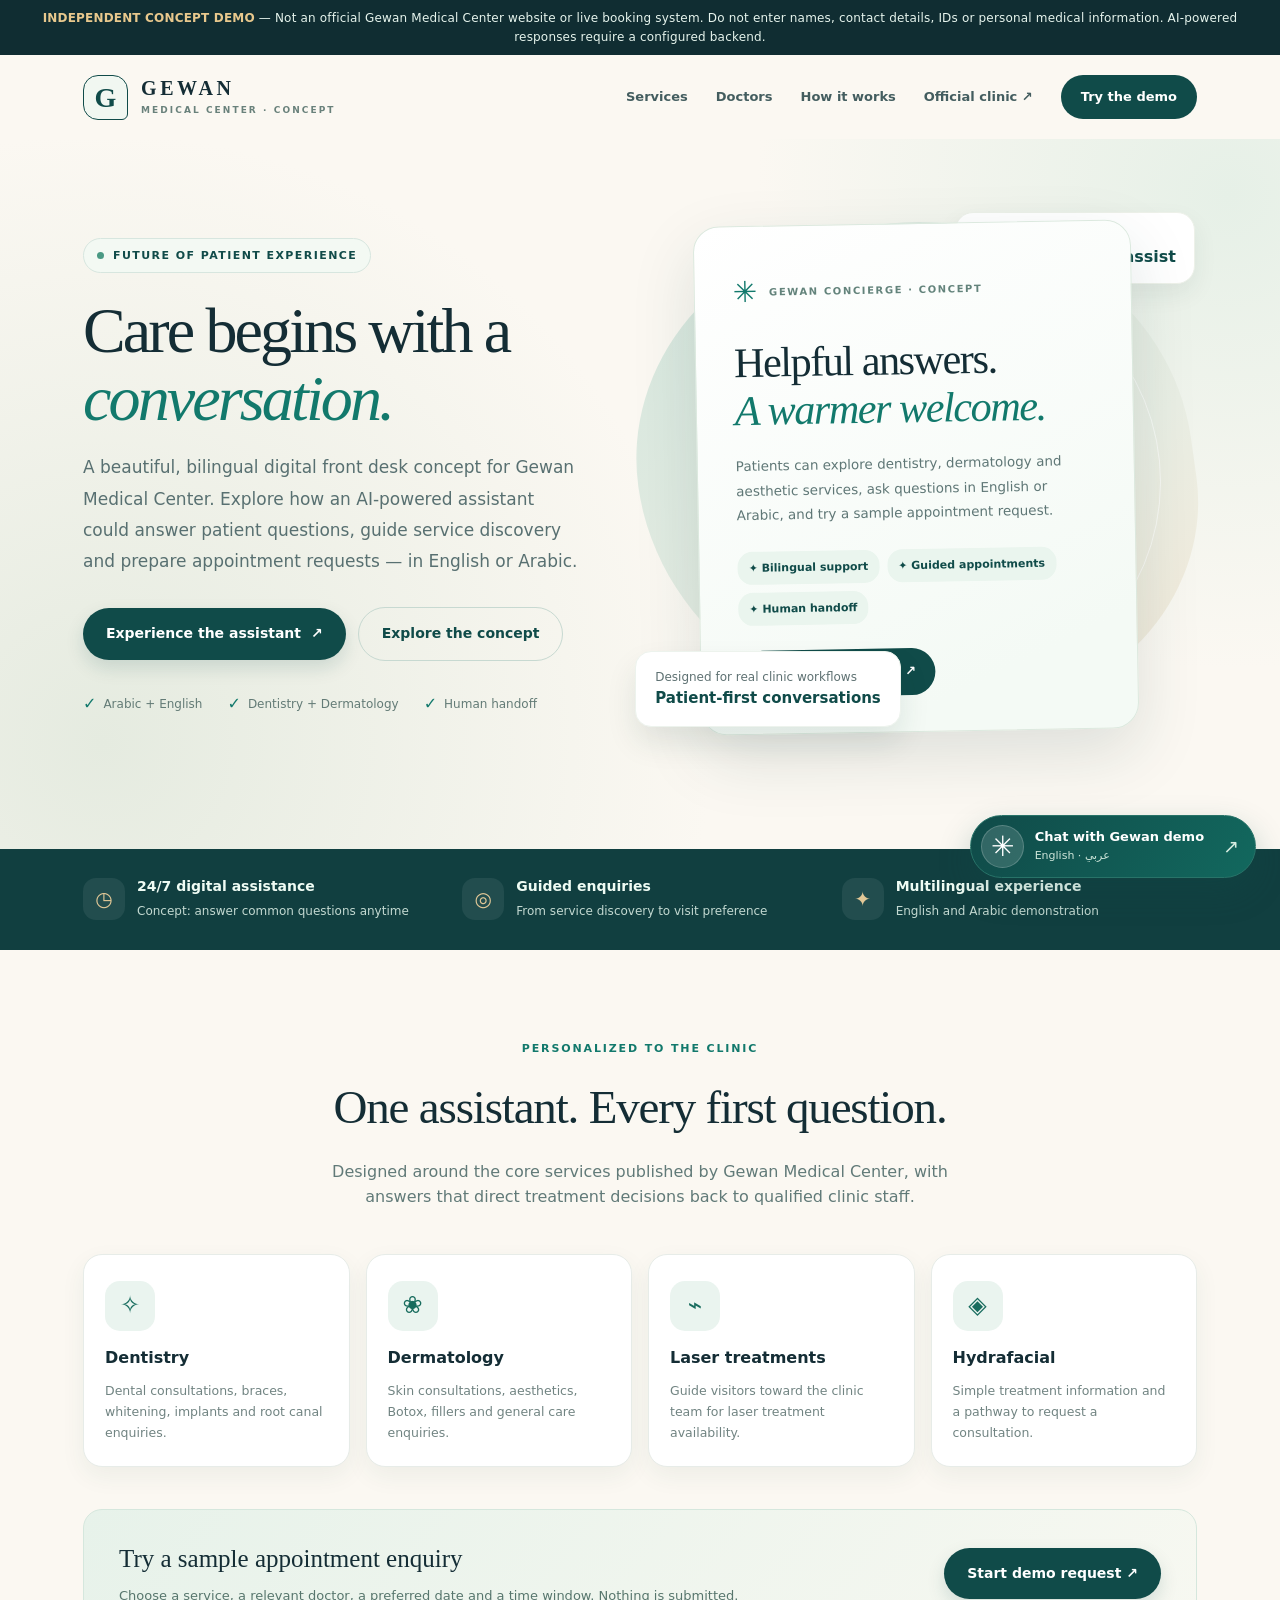
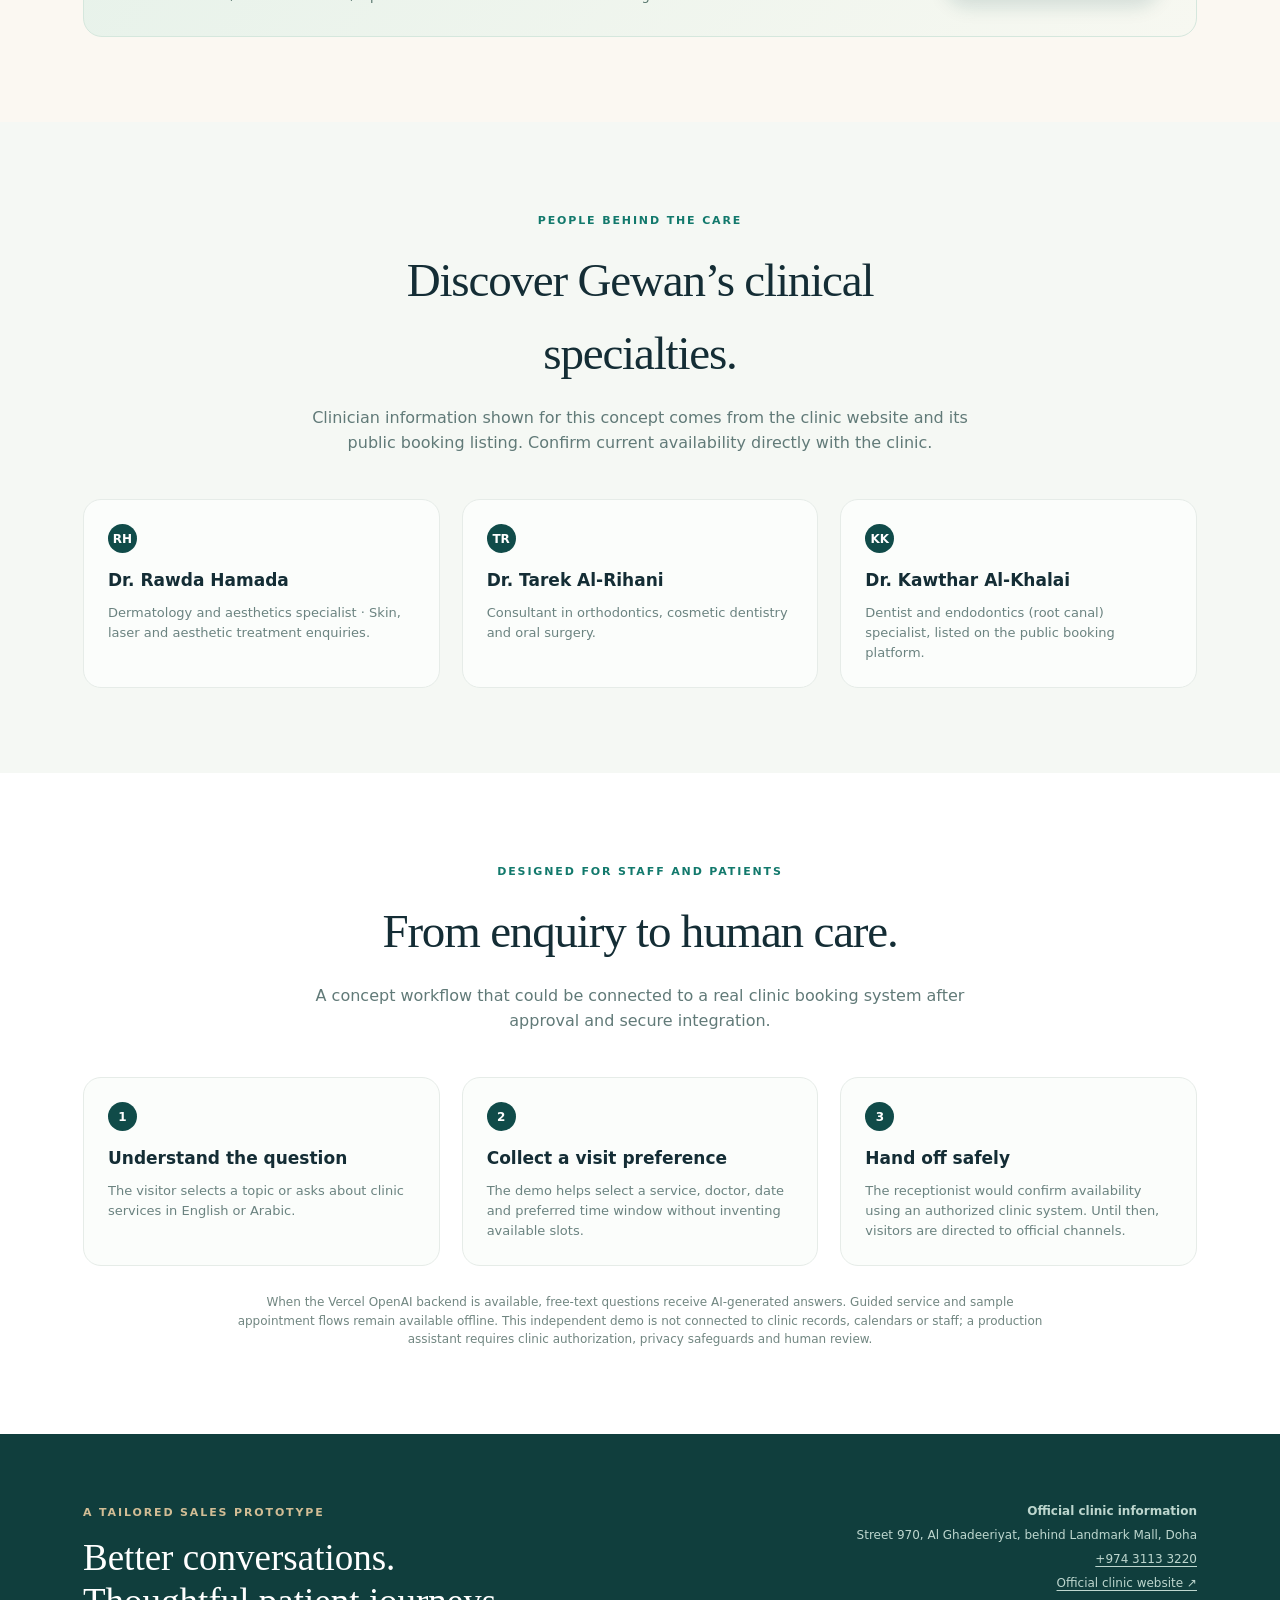
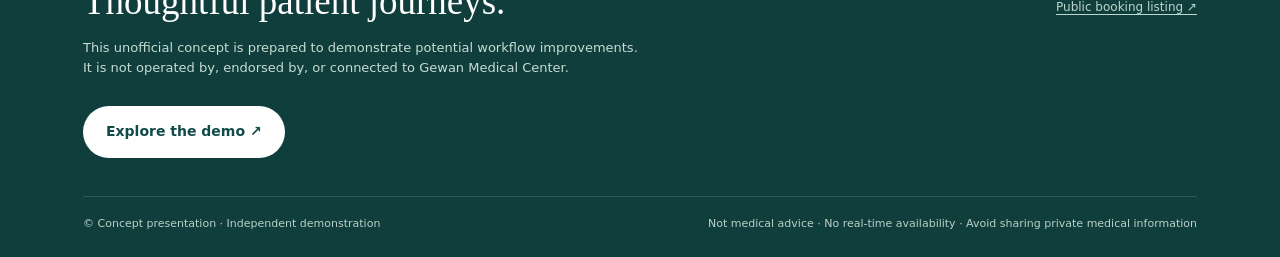
==== index.html @ 03be2299 "Add opt-in sanitized AI debug mode without exposing API credentials" ====
<!doctype html>
<html lang="en">
<head>
  <meta charset="utf-8">
  <meta name="viewport" content="width=device-width, initial-scale=1">
  <meta name="theme-color" content="#103b3e">
  <meta name="robots" content="noindex,nofollow">
  <title>Gewan Medical Center — AI Patient Concierge Concept Demo</title>
  <meta name="description" content="Independent, interactive concept demonstration of an English and Arabic virtual receptionist for Gewan Medical Center. Not a live clinic service.">
  <style>
    :root{--ink:#142d35;--forest:#104b49;--forest2:#0a383d;--sea:#12796c;--mint:#e4f3ee;--cream:#fbf8f2;--gold:#c4a575;--slate:#63777b;--line:#e6ece8;--white:#fff;--shadow:0 24px 65px rgba(20,61,61,.13)}
    *,*:before,*:after{box-sizing:border-box}html{scroll-behavior:smooth}body{margin:0;background:var(--cream);color:var(--ink);font-family:Inter,ui-sans-serif,system-ui,-apple-system,BlinkMacSystemFont,"Segoe UI",Tahoma,Arial,sans-serif;line-height:1.55}button,input{font:inherit}button{cursor:pointer}a{color:inherit;text-decoration:none}button:focus-visible,a:focus-visible,input:focus-visible{outline:3px solid #d5ab65;outline-offset:3px}
    .topnotice{background:#102d32;color:#e6f4ed;text-align:center;padding:9px 16px;font-size:12px;letter-spacing:.015em}.topnotice strong{color:#e8c88d}
    .wrap{max-width:1170px;margin:auto;padding:0 28px}.nav{height:84px;display:flex;align-items:center;justify-content:space-between;gap:20px}.logo{display:flex;align-items:center;gap:13px}.logo-symbol{height:45px;width:45px;border:1.5px solid var(--forest);border-radius:15px 15px 6px 15px;display:grid;place-items:center;color:var(--forest);background:#f1f7f1;font-family:Georgia,serif;font-size:28px;font-weight:700}.logo-text strong{display:block;line-height:1.12;font-family:Georgia,serif;letter-spacing:.18em;font-weight:600;font-size:20px}.logo-text small{display:block;color:#69817b;letter-spacing:.23em;font-size:9px;font-weight:700;margin-top:5px}.navlinks{display:flex;align-items:center;gap:28px;font-size:13px;font-weight:600;color:#435d5f}.navlinks a:hover{color:var(--sea)}.nav-cta{background:var(--forest);color:#fff;border-radius:30px;padding:12px 20px;white-space:nowrap}
    .hero{position:relative;overflow:hidden;background:radial-gradient(circle at 8% 85%,#e5ebe0,transparent 46%),radial-gradient(circle at 96% 8%,#e6f0e7,transparent 34%),var(--cream);padding:48px 0 82px}.hero-grid{display:grid;grid-template-columns:.94fr 1.06fr;gap:54px;align-items:center}.eyebrow{display:inline-flex;align-items:center;gap:9px;border:1px solid #d7e6df;background:#f3f9f3;border-radius:40px;padding:8px 13px;color:var(--forest);font-size:11px;font-weight:800;letter-spacing:.13em;text-transform:uppercase}.eyebrow:before{content:"";width:7px;height:7px;background:#4a9983;border-radius:50%}.hero h1{font-family:Georgia,'Times New Roman',serif;font-size:clamp(43px,5vw,73px);font-weight:500;line-height:1.055;letter-spacing:-.045em;margin:24px 0 20px;max-width:610px}.hero h1 em{color:var(--sea);font-weight:400}.lead{font-size:17px;line-height:1.85;color:#587071;max-width:530px}.hero-actions{display:flex;align-items:center;gap:12px;flex-wrap:wrap;margin:29px 0 31px}.btn{border:0;border-radius:30px;padding:15px 23px;font-size:14px;font-weight:800;display:inline-flex;align-items:center;gap:10px}.btn.primary{background:var(--forest);color:#fff;box-shadow:0 8px 18px #104b4925}.btn.primary:hover{background:#0b3739}.btn.ghost{background:transparent;border:1px solid #c7d9d1;color:var(--forest)}.btn.ghost:hover{background:#eef7f0}.marks{display:flex;gap:25px;flex-wrap:wrap;font-size:12px;color:#637b76}.marks span{display:flex;align-items:center;gap:7px}.marks b{color:var(--sea);font-size:16px}
    .hero-art{position:relative;min-height:580px;display:flex;align-items:center;justify-content:center}.halo{position:absolute;inset:35px 4px 45px;border-radius:47% 53% 43% 57%;background:linear-gradient(150deg,#d6e7de,#e9eee4 65%,#f4e9d8);transform:rotate(-8deg)}.ring{position:absolute;width:430px;height:430px;border:1px solid #fff9;border-radius:50%;top:80px;right:36px}.decoration{position:absolute;right:2px;top:25px;z-index:2;background:#fff;border:1px solid #edf1e9;border-radius:18px;padding:13px 18px;box-shadow:0 10px 25px #173b3212;font-size:12px;color:#57746d}.decoration strong{display:block;font-size:16px;color:var(--forest)}.float-mini{position:absolute;left:0;bottom:40px;background:#fff;z-index:3;border-radius:16px;padding:16px 19px;box-shadow:0 16px 30px #173b321a;font-size:12px;color:#5e7172;border:1px solid #edf3ed}.float-mini b{display:block;font-size:15px;color:var(--forest)}
    .assistant-card{position:relative;z-index:2;background:#fff;width:100%;max-width:466px;border:1px solid #eaf0eb;box-shadow:var(--shadow);border-radius:23px;overflow:hidden;transform:rotate(-1deg)}.chat-top{background:linear-gradient(122deg,#0e4744,#145f55);color:white;padding:19px 20px;display:flex;align-items:center;gap:12px}.bot-avatar{width:43px;height:43px;border-radius:14px;display:grid;place-items:center;background:#ffffff23;border:1px solid #ffffff50;font-family:Georgia,serif;font-size:25px;flex:none}.chat-title{flex:1}.chat-title strong{display:block;font-size:15px}.chat-title small{font-size:11px;color:#c9e4d6}.online{width:7px;height:7px;border-radius:100%;background:#8df0bb;display:inline-block;margin-right:4px}.language{display:flex;gap:4px;background:#ffffff1a;padding:4px;border-radius:20px}.lang-btn{border:0;background:none;color:#d5e8df;padding:5px 8px;font-size:11px;border-radius:15px;font-weight:700}.lang-btn.active{background:#fff;color:var(--forest)}
    .chat-body{height:370px;min-height:280px;overflow-y:auto;padding:17px 17px 14px;background:linear-gradient(180deg,#fbfdfb,#f5f9f6);scroll-behavior:smooth;display:flex;flex-direction:column;gap:10px}.bubble{max-width:88%;font-size:12.8px;line-height:1.65;padding:11px 13px;border-radius:13px;overflow-wrap:anywhere;white-space:pre-line}.bubble.bot{align-self:flex-start;background:#fff;border:1px solid #e5eee7;border-top-left-radius:3px;color:#314a4d}.bubble.user{align-self:flex-end;background:var(--forest);color:#fff;border-top-right-radius:3px}.chat-body.rtl .bubble.bot{align-self:flex-end;text-align:right;border-top-left-radius:13px;border-top-right-radius:3px}.chat-body.rtl .bubble.user{align-self:flex-start;text-align:right;border-top-right-radius:13px;border-top-left-radius:3px}.time-line{font-size:10px;color:#9aaea7;text-align:center;padding-bottom:4px}.options{display:flex;gap:6px;flex-wrap:wrap;align-self:flex-start;max-width:100%;margin:0 0 7px}.chat-body.rtl .options{align-self:flex-end;direction:rtl}.option-btn{background:white;color:#16645b;border:1px solid #cce4d6;border-radius:18px;padding:7px 10px;font-size:11px;font-weight:700;transition:.15s}.option-btn:hover{background:var(--mint);border-color:#84c7a8}.date-line{display:flex;gap:7px;align-items:center;align-self:flex-start;max-width:100%}.date-line input{border:1px solid #cce4d6;background:#fff;color:var(--forest);padding:8px;border-radius:10px;min-width:0;max-width:180px;font-size:12px}.date-line button{border:0;background:var(--forest);color:white;padding:9px 11px;border-radius:9px;font-size:11px;font-weight:700}.rtl .date-line{align-self:flex-end;direction:rtl}
    .composer{background:#fff;border-top:1px solid var(--line);padding:12px 14px;display:flex;gap:8px;align-items:center}.composer input{flex:1;min-width:0;background:#f7faf7;border:1px solid #e9f0eb;border-radius:21px;padding:11px 14px;font-size:12px;outline:none}.composer input:focus{border-color:#88b9a2}.send{display:grid;place-items:center;background:var(--forest);color:#fff;border:0;border-radius:50%;height:37px;width:37px;flex:none}.send:hover{background:var(--sea)}.chat-foot{background:white;text-align:center;padding:8px;font-size:10px;color:#98a9a1;border-top:1px solid #f0f3f1}
    .ribbon{background:#113f40;color:#effcf4;padding:27px 0}.ribbon-items{display:grid;grid-template-columns:repeat(3,1fr);gap:24px}.rib{display:flex;align-items:center;gap:12px}.rib-icon{display:grid;place-items:center;width:42px;height:42px;background:#ffffff12;border-radius:13px;color:#e2c897;font-size:20px;flex:none}.rib strong{display:block;font-size:14px}.rib small{color:#c3d9d1;font-size:12px}
    .section{padding:85px 0}.section-head{text-align:center;max-width:670px;margin:0 auto 44px}.kicker{color:var(--sea);font-size:11px;font-weight:800;letter-spacing:.17em;text-transform:uppercase}.section h2{font-family:Georgia,serif;font-weight:500;font-size:clamp(32px,4vw,47px);letter-spacing:-.025em;margin:12px 0}.section-head p{color:#617a78}.service-grid{display:grid;grid-template-columns:repeat(4,1fr);gap:16px}.service{background:#fff;border:1px solid #e7ece8;border-radius:19px;padding:26px 21px 23px;box-shadow:0 9px 24px #1c4b4410}.service-icon{width:50px;height:50px;background:#eaf4ef;border-radius:15px;display:grid;place-items:center;color:#186c5e;font-size:24px;margin-bottom:15px}.service h3{font-size:16px;margin:0 0 9px}.service p{font-size:12.5px;line-height:1.7;color:#718482;margin:0}.demo-banner{margin-top:42px;background:linear-gradient(130deg,#e7f2ea,#f7f8f1);padding:30px 35px;border-radius:19px;border:1px solid #d5e7dd;display:flex;justify-content:space-between;gap:20px;align-items:center}.demo-banner strong{font-family:Georgia,serif;font-size:25px;font-weight:500}.demo-banner p{font-size:13px;color:#57766d;margin:7px 0 0}.demo-banner button{white-space:nowrap}
    .steps-area{background:#fff}.steps{display:grid;grid-template-columns:repeat(3,1fr);gap:22px}.step{padding:24px;border:1px solid var(--line);border-radius:18px;background:#fbfdfb}.num{display:inline-grid;place-items:center;background:var(--forest);color:#fff;font-size:12px;font-weight:800;width:29px;height:29px;border-radius:50%;margin-bottom:14px}.step h3{font-size:17px;margin:0 0 9px}.step p{font-size:13px;color:#6b8380;margin:0}.compliance{margin:27px auto 0;max-width:820px;text-align:center;color:#718681;font-size:12px}.bottom{background:#103e3d;color:white;padding:65px 0 25px}.bottom-inner{display:flex;justify-content:space-between;gap:30px;align-items:start}.bottom h2{font-family:Georgia,serif;font-size:37px;line-height:1.2;font-weight:500;margin:12px 0}.bottom p{max-width:560px;color:#c7dcd4;font-size:13px}.bottom .btn{background:white;color:var(--forest);margin-top:15px}.bottom-meta{color:#bdd6ce;text-align:right;font-size:12px;line-height:2}.bottom-meta a{text-decoration:underline;text-underline-offset:3px}.copyright{border-top:1px solid #ffffff24;margin-top:38px;padding-top:18px;color:#b9d0c8;font-size:11px;display:flex;justify-content:space-between;gap:20px}
    @media(max-width:950px){.hero-grid{grid-template-columns:1fr;gap:15px}.hero{padding:35px 0 65px}.hero-art{min-height:510px}.hero h1{max-width:680px}.hero .lead{max-width:670px}.assistant-card{transform:none}.halo{inset:0 10%}.service-grid{grid-template-columns:repeat(2,1fr)}.navlinks{gap:14px}}
    @media(max-width:630px){.wrap{padding:0 19px}.topnotice{font-size:11px;line-height:1.45}.nav{height:73px}.logo-symbol{width:39px;height:39px}.logo-text strong{font-size:17px}.navlinks a:not(.nav-cta){display:none}.nav-cta{font-size:11px;padding:10px 12px}.hero h1{font-size:45px}.lead{font-size:15px}.hero-art{min-height:490px}.halo{inset:12px -25px}.ring,.decoration,.float-mini{display:none}.chat-body{height:350px}.ribbon-items{grid-template-columns:1fr;gap:17px}.ribbon{padding:25px 0}.section{padding:65px 0}.service-grid{grid-template-columns:1fr 1fr;gap:10px}.service{padding:19px 15px}.service h3{font-size:14px}.service p{font-size:12px}.demo-banner{display:block;padding:25px}.demo-banner strong{font-size:23px}.demo-banner button{margin-top:17px}.steps{grid-template-columns:1fr}.bottom-inner{display:block}.bottom-meta{text-align:left;margin-top:25px}.copyright{display:block;line-height:1.8}}
    @media(prefers-reduced-motion:reduce){html{scroll-behavior:auto}.chat-body{scroll-behavior:auto}}

    /* Compact, accessible chat launcher at the bottom right */
    .nav-cta{border:0;font:inherit;cursor:pointer}
    .showcase-card{position:relative;z-index:2;width:min(438px,100%);background:linear-gradient(155deg,#fff,#f4faf5 83%);box-shadow:var(--shadow);border:1px solid #dce9df;border-radius:26px;padding:43px 38px 36px;transform:rotate(-1deg)}
    .showcase-mark{display:flex;gap:12px;align-items:center;font-size:29px;color:var(--sea);margin-bottom:24px}.showcase-mark span{font-size:10px;color:#63837b;font-weight:800;letter-spacing:.16em}
    .showcase-card h2{font:500 clamp(32px,3.3vw,44px)/1.13 Georgia,serif;letter-spacing:-.035em;margin:0 0 20px}.showcase-card h2 em{color:var(--sea);font-weight:400}
    .showcase-card p{color:#5f7776;font-size:13.5px;line-height:1.8}
    .showcase-points{display:flex;gap:8px;flex-wrap:wrap;margin:25px 0}.showcase-points span{background:#eaf5ee;color:var(--forest);font-size:11px;padding:8px 11px;border-radius:15px;font-weight:700}
    .showcase-action{display:inline-flex;align-items:center;gap:14px;background:var(--forest);color:#fff;padding:13px 19px;border:0;border-radius:30px;font-size:13px;font-weight:800}
    .showcase-action:hover{background:#0b3739}
    .chat-launcher{position:fixed;right:24px;bottom:calc(22px + env(safe-area-inset-bottom,0px));z-index:1001;display:flex;align-items:center;gap:11px;min-height:63px;max-width:calc(100vw - 24px);padding:9px 16px 9px 10px;border:1px solid #287368;background:linear-gradient(120deg,#104b49,#12685e);color:#fff;border-radius:50px;box-shadow:0 14px 32px rgba(16,75,73,.25);text-align:left}
    .chat-launcher:hover{background:#0c3e3c;box-shadow:0 17px 35px rgba(16,75,73,.32)}
    .launcher-icon{display:grid;place-items:center;background:#ffffff25;border:1px solid #ffffff30;border-radius:50%;width:43px;height:43px;font:28px Georgia,serif;flex:none}
    .launcher-copy strong,.launcher-copy small{display:block}.launcher-copy strong{font-size:13px;line-height:1.3}.launcher-copy small{font-size:11px;color:#cde5d9;margin-top:2px}.launcher-symbol{margin-left:8px;font-size:19px;color:#d7ece1}
    .concierge-widget{position:fixed;bottom:calc(98px + env(safe-area-inset-bottom,0px));right:24px;width:min(410px,calc(100vw - 32px));height:min(590px,calc(100vh - 119px));height:min(590px,calc(100dvh - 119px));z-index:1000;visibility:hidden;opacity:0;pointer-events:none;transform:translateY(12px) scale(.98);transform-origin:bottom right;transition:opacity .18s ease,transform .18s ease,visibility .18s}
    .concierge-widget.open{visibility:visible;opacity:1;pointer-events:auto;transform:none}
    .concierge-widget .assistant-card{height:100%;max-width:none;width:100%;display:flex;flex-direction:column;transform:none;border-radius:20px;box-shadow:0 20px 65px #142f3660}
    .concierge-widget .chat-top{flex-shrink:0;padding:14px 15px;gap:8px}
    .concierge-widget .chat-title strong{font-size:13px}.concierge-widget .chat-title small{font-size:10px}
    .concierge-widget .bot-avatar{height:38px;width:38px;font-size:21px;border-radius:12px}
    .concierge-widget .language{gap:1px;padding:3px}.concierge-widget .lang-btn{padding:4px 5px}
    .chat-close{display:grid;place-items:center;flex:none;height:30px;width:30px;border:0;background:#ffffff24;color:#fff;border-radius:50%}
    .chat-close:hover{background:#ffffff45}
    .concierge-widget .chat-body{flex:1;height:auto;min-height:0;overscroll-behavior:contain;padding:14px}
    .concierge-widget .composer{flex-shrink:0;padding:10px}
    .concierge-widget .chat-foot{flex-shrink:0;font-size:9.5px;line-height:1.4;padding:7px 10px}
    @media(max-width:630px){
      .showcase-card{transform:none;padding:31px 23px}.hero-art{min-height:385px}
      .chat-launcher{right:12px;bottom:calc(12px + env(safe-area-inset-bottom,0px));min-height:56px;padding:7px 13px 7px 7px}
      .launcher-icon{width:39px;height:39px}.launcher-copy strong{font-size:12px}
      .concierge-widget{right:10px;width:calc(100vw - 20px);bottom:calc(80px + env(safe-area-inset-bottom,0px));height:min(570px,calc(100vh - 96px));height:min(570px,calc(100dvh - 96px))}
      body.chat-open{overflow:hidden}
    }
    @media(max-width:360px){
      .concierge-widget .chat-top{padding:12px 9px;gap:5px}
      .concierge-widget .chat-title strong{font-size:12px}.concierge-widget .lang-btn{font-size:10px;padding:4px}
      .concierge-widget .bot-avatar{height:32px;width:32px}.chat-close{height:27px;width:27px}
    }
    @media(prefers-reduced-motion:reduce){.concierge-widget{transition:none}}
  </style>
</head>
<body>
  <div class="topnotice"><strong>INDEPENDENT CONCEPT DEMO</strong> — Not an official Gewan Medical Center website or live booking system. Do not enter names, contact details, IDs or personal medical information. AI-powered responses require a configured backend.</div>
  <header class="wrap nav">
    <a class="logo" href="#top" aria-label="Gewan AI concept demo home"><span class="logo-symbol">G</span><span class="logo-text"><strong>GEWAN</strong><small>MEDICAL CENTER · CONCEPT</small></span></a>
    <nav class="navlinks" aria-label="Page navigation"><a href="#services">Services</a><a href="#doctors">Doctors</a><a href="#how">How it works</a><a href="https://gewanmedicalcenter.com/index-en.html" target="_blank" rel="noopener noreferrer">Official clinic ↗</a><button class="nav-cta" type="button" id="openChatNav">Try the demo</button></nav>
  </header>
  <main id="top">
    <section class="hero">
      <div class="wrap hero-grid">
        <div>
          <span class="eyebrow">Future of patient experience</span>
          <h1>Care begins with a <em>conversation.</em></h1>
          <p class="lead">A beautiful, bilingual digital front desk concept for Gewan Medical Center. Explore how an AI-powered assistant could answer patient questions, guide service discovery and prepare appointment requests — in English or Arabic.</p>
          <div class="hero-actions"><button type="button" class="btn primary" id="openChatHero">Experience the assistant <span aria-hidden="true">↗</span></button><a href="#how" class="btn ghost">Explore the concept</a></div>
          <div class="marks"><span><b>✓</b> Arabic + English</span><span><b>✓</b> Dentistry + Dermatology</span><span><b>✓</b> Human handoff</span></div>
        </div>
        <div class="hero-art" id="try-demo">
          <div class="halo" aria-hidden="true"></div><div class="ring" aria-hidden="true"></div>
          <div class="decoration" aria-hidden="true">Concept experience <strong>Always ready to assist</strong></div>
          <div class="float-mini" aria-hidden="true">Designed for real clinic workflows <b>Patient-first conversations</b></div>
          <div class="showcase-card" aria-label="AI concierge feature overview">
            <div class="showcase-mark">✳ <span>GEWAN CONCIERGE · CONCEPT</span></div>
            <h2>Helpful answers.<br><em>A warmer welcome.</em></h2>
            <p>Patients can explore dentistry, dermatology and aesthetic services, ask questions in English or Arabic, and try a sample appointment request.</p>
            <div class="showcase-points"><span>✦ Bilingual support</span><span>✦ Guided appointments</span><span>✦ Human handoff</span></div>
            <button class="showcase-action" type="button" id="openChatShowcase">Try the chat demo <span aria-hidden="true">↗</span></button>
          </div>
        </div>
      </div>
    </section>
    <div class="ribbon"><div class="wrap ribbon-items"><div class="rib"><span class="rib-icon">◷</span><div><strong>24/7 digital assistance</strong><small>Concept: answer common questions anytime</small></div></div><div class="rib"><span class="rib-icon">◎</span><div><strong>Guided enquiries</strong><small>From service discovery to visit preference</small></div></div><div class="rib"><span class="rib-icon">✦</span><div><strong>Multilingual experience</strong><small>English and Arabic demonstration</small></div></div></div></div>
    <section class="section" id="services"><div class="wrap"><div class="section-head"><span class="kicker">Personalized to the clinic</span><h2>One assistant. Every first question.</h2><p>Designed around the core services published by Gewan Medical Center, with answers that direct treatment decisions back to qualified clinic staff.</p></div><div class="service-grid"><article class="service"><div class="service-icon" aria-hidden="true">✧</div><h3>Dentistry</h3><p>Dental consultations, braces, whitening, implants and root canal enquiries.</p></article><article class="service"><div class="service-icon" aria-hidden="true">❀</div><h3>Dermatology</h3><p>Skin consultations, aesthetics, Botox, fillers and general care enquiries.</p></article><article class="service"><div class="service-icon" aria-hidden="true">⌁</div><h3>Laser treatments</h3><p>Guide visitors toward the clinic team for laser treatment availability.</p></article><article class="service"><div class="service-icon" aria-hidden="true">◈</div><h3>Hydrafacial</h3><p>Simple treatment information and a pathway to request a consultation.</p></article></div><div class="demo-banner"><div><strong>Try a sample appointment enquiry</strong><p>Choose a service, a relevant doctor, a preferred date and a time window. Nothing is submitted.</p></div><button type="button" class="btn primary" id="startBooking">Start demo request ↗</button></div></div></section>
    <section class="section" id="doctors" style="background:#f5f8f4"><div class="wrap"><div class="section-head"><span class="kicker">People behind the care</span><h2>Discover Gewan’s clinical specialties.</h2><p>Clinician information shown for this concept comes from the clinic website and its public booking listing. Confirm current availability directly with the clinic.</p></div><div class="steps"><article class="step"><span class="num" aria-hidden="true">RH</span><h3>Dr. Rawda Hamada</h3><p>Dermatology and aesthetics specialist · Skin, laser and aesthetic treatment enquiries.</p></article><article class="step"><span class="num" aria-hidden="true">TR</span><h3>Dr. Tarek Al-Rihani</h3><p>Consultant in orthodontics, cosmetic dentistry and oral surgery.</p></article><article class="step"><span class="num" aria-hidden="true">KK</span><h3>Dr. Kawthar Al-Khalai</h3><p>Dentist and endodontics (root canal) specialist, listed on the public booking platform.</p></article></div></div></section>
    <section class="section steps-area" id="how"><div class="wrap"><div class="section-head"><span class="kicker">Designed for staff and patients</span><h2>From enquiry to human care.</h2><p>A concept workflow that could be connected to a real clinic booking system after approval and secure integration.</p></div><div class="steps"><div class="step"><span class="num">1</span><h3>Understand the question</h3><p>The visitor selects a topic or asks about clinic services in English or Arabic.</p></div><div class="step"><span class="num">2</span><h3>Collect a visit preference</h3><p>The demo helps select a service, doctor, date and preferred time window without inventing available slots.</p></div><div class="step"><span class="num">3</span><h3>Hand off safely</h3><p>The receptionist would confirm availability using an authorized clinic system. Until then, visitors are directed to official channels.</p></div></div><p class="compliance">When the Vercel OpenAI backend is available, free-text questions receive AI-generated answers. Guided service and sample appointment flows remain available offline. This independent demo is not connected to clinic records, calendars or staff; a production assistant requires clinic authorization, privacy safeguards and human review.</p></div></section>
  </main>
  <footer class="bottom"><div class="wrap"><div class="bottom-inner"><div><span class="kicker" style="color:#d2bd95">A tailored sales prototype</span><h2>Better conversations.<br>Thoughtful patient journeys.</h2><p>This unofficial concept is prepared to demonstrate potential workflow improvements. It is not operated by, endorsed by, or connected to Gewan Medical Center.</p><a href="#try-demo" class="btn">Explore the demo ↗</a></div><div class="bottom-meta"><strong>Official clinic information</strong><br>Street 970, Al Ghadeeriyat, behind Landmark Mall, Doha<br><a href="tel:+97431133220">+974 3113 3220</a><br><a href="https://gewanmedicalcenter.com/index-en.html" target="_blank" rel="noopener noreferrer">Official clinic website ↗</a><br><a href="https://mawaeidk.com/en/clinics/gewan-medical-center" target="_blank" rel="noopener noreferrer">Public booking listing ↗</a></div></div><div class="copyright"><span>© Concept presentation · Independent demonstration</span><span>Not medical advice · No real-time availability · Avoid sharing private medical information</span></div></div></footer>
<!-- Persistent chat launcher: initially closed and never blocks page content -->
  <div class="concierge-widget" id="conciergeWidget" aria-hidden="true">
          <div class="assistant-card" role="dialog" aria-modal="false" aria-label="Gewan virtual concierge interactive demo">
            <div class="chat-top"><div class="bot-avatar" aria-hidden="true">✳</div><div class="chat-title"><strong id="assistantTitle">Gewan Virtual Concierge</strong><small><span class="online"></span><span id="assistantSubtitle">Interactive concept · not live</span></small></div><div class="language" aria-label="Language selector"><button type="button" class="lang-btn active" id="langEN" aria-pressed="true">EN</button><button type="button" class="lang-btn" id="langAR" aria-pressed="false">عربي</button></div><button type="button" class="chat-close" id="closeChat" aria-label="Close chat" title="Close chat"><svg width="18" height="18" viewBox="0 0 24 24" fill="none" stroke="currentColor" stroke-width="2" aria-hidden="true"><path d="M18 6 6 18M6 6l12 12"/></svg></button></div>
            <div class="chat-body" id="chatBody" aria-live="polite" aria-relevant="additions" aria-label="Demo chat"></div>
            <form class="composer" id="chatForm" autocomplete="off"><input id="chatInput" type="text" maxlength="240" aria-label="Ask the patient assistant" placeholder="Ask about services or appointments..." required><button class="send" type="submit" aria-label="Send message"><svg xmlns="http://www.w3.org/2000/svg" width="17" height="17" viewBox="0 0 24 24" fill="none" stroke="currentColor" stroke-width="2" stroke-linecap="round" stroke-linejoin="round" aria-hidden="true"><path d="m22 2-7 20-4-9-9-4 20-7Z"/><path d="M22 2 11 13"/></svg></button></form>
            <div class="chat-foot" id="chatFoot">Scripted demonstration · No booking is sent · No chat data is stored</div>
          </div>
  </div>
  <button type="button" class="chat-launcher" id="chatLauncher" aria-controls="conciergeWidget" aria-expanded="false" aria-label="Open the Gewan chatbot demo">
    <span class="launcher-icon" aria-hidden="true">✳</span>
    <span class="launcher-copy"><strong>Chat with Gewan demo</strong><small>English · عربي</small></span>
    <span class="launcher-symbol" aria-hidden="true">↗</span>
  </button>

<!-- OpenAI key remains in Vercel; frontend uses same-origin /api/chat. -->
<script>
(function(){
  'use strict';
  const $=(id)=>document.getElementById(id);
  const body=$('chatBody'),input=$('chatInput');
  const apiURL = '/api/chat';
  // Show sanitized diagnostic categories only when the owner opens ?debug=1.
  const debugMode = new URLSearchParams(window.location.search).get('debug') === '1';
  let aiReady = false, aiBusy = false, chatHistory = [], conversationVersion = 0;
  const dataWarningEn = 'Please do not share names, phone numbers, emails, IDs or private medical records in this demo.';
  const dataWarningAr = 'يرجى عدم مشاركة الأسماء أو أرقام الهواتف أو البريد الإلكتروني أو أرقام الهوية أو السجلات الطبية الخاصة في هذا العرض.';
  function privateDataDetected(v) {
    return /[\w.+-]+@[\w.-]+\.[A-Za-z]{2,}|(?:\+?\d[\d \-(\)]{7,}\d)|(?:\b\d{8,}\b)/i.test(v);
  }
  function modeUI() {
    $('assistantSubtitle').textContent = aiReady ?
      (lang==='ar' ? 'ذكاء اصطناعي متصل · عرض تجريبي' : 'AI connected · concept demo') :
      (lang==='ar' ? 'عرض موجه · الذكاء الاصطناعي غير متصل' : 'Guided demo · live AI unavailable');
    $('chatFoot').textContent = aiReady ?
      (lang==='ar' ? 'إجابات مدعومة بالذكاء الاصطناعي · لا توجد حجوزات فعلية · يرجى عدم مشاركة معلومات شخصية' : 'AI-generated answers · No real booking · Do not share personal data') :
      ui[lang].foot + ' · AI connection pending';
  }
  async function checkConnection() {
    
    try {
      const response = await fetch(apiURL, {cache:'no-store',referrerPolicy:'no-referrer'});
      const info = await response.json();
      aiReady = response.ok && info.ai_ready === true;
    } catch (_e) { aiReady = false; }
    modeUI();
  }
  async function askAI(q) {
    if (aiBusy) { say(lang==='ar' ? 'يرجى الانتظار حتى يكتمل الرد السابق.' : 'Please wait for the previous answer.'); return; }
    if (privateDataDetected(q)) { say(lang==='ar' ? dataWarningAr : dataWarningEn); return; }
    const version = conversationVersion;
    aiBusy = true;
    const sendButton = $('chatForm').querySelector('button[type="submit"]');
    sendButton.disabled = true;
    const waiting = document.createElement('div');
    waiting.className = 'bubble bot';
    waiting.textContent = lang==='ar' ? 'جارٍ كتابة الرد...' : 'Thinking…';
    body.appendChild(waiting); scrollDown();
    try {
      const requestMessages = [...chatHistory, {role:'user',content:q}].slice(-9);
      const controller = new AbortController();
      const timeout = setTimeout(()=>controller.abort(), 16000);
      let response;
      try {
        response = await fetch(apiURL, {
          method:'POST',headers:{'Content-Type':'application/json'},
          body:JSON.stringify({message:q,language:lang,messages:requestMessages}),
          signal:controller.signal,referrerPolicy:'no-referrer',cache:'no-store'
        });
      } finally { clearTimeout(timeout); }
      const data = await response.json();
      if (!response.ok || typeof data.reply!=='string' || !data.reply.trim()) {
        const safeCodes = ['invalid_key','insufficient_quota','rate_limited','model_unavailable','invalid_request','access_denied','empty_response','timeout','network_error','provider_error'];
        throw new Error(safeCodes.includes(data?.code) ? data.code : 'api_unavailable');
      }
      if (version!==conversationVersion) return;
      chatHistory.push({role:'user',content:q},{role:'assistant',content:data.reply});
      chatHistory = chatHistory.slice(-8);
      waiting.remove(); say(data.reply);
    } catch (_e) {
      if (version!==conversationVersion) return;
      waiting.remove();
      let fallback = lang==='ar' ? 'تعذر الاتصال بالذكاء الاصطناعي حالياً. يمكنك استخدام قائمة الخدمات والحجز التجريبي أو التواصل مع المركز مباشرة.' : 'The AI connection is temporarily unavailable. You can still use the demo service and appointment menus, or contact the clinic directly.';
      if (debugMode) fallback += '\nDiagnostic category: ' + (_e?.message || 'unknown');
      say(fallback);
      homeChoices();
    } finally { aiBusy=false; sendButton.disabled=false; }
  }
  let lang='en',flow=null,booking={service:null,doctor:null,date:null,time:null};
  const ui={
    en:{title:'Gewan Virtual Concierge',sub:'Interactive concept · not live',placeholder:'Ask about services or appointments...',foot:'Demo only · No booking is sent · Avoid sharing private medical information',hello:'Hello! Welcome to the Gewan patient assistant concept. 🌿\nI can help you explore services, understand clinic information, or prepare a sample appointment request. How may I help?',choices:['Book an appointment','Our services','Hours & location','Talk to a person'],serviceIntro:'Gewan Medical Center lists dentistry, dermatology, laser and Hydrafacial services. Which would you like to explore?',serviceChoices:['Dentistry','Dermatology','Laser','Hydrafacial'],serviceDesc:{Dentistry:'Dental consultations, orthodontics, whitening, implants and root canal services are listed. A dentist can advise on what is suitable.',Dermatology:'The clinic lists skin consultations and aesthetic treatments such as Botox and fillers. Medical suitability must be assessed by a clinician.',Laser:'The clinic lists laser treatments. Please confirm the exact treatment and suitability directly with the clinic.',Hydrafacial:'Hydrafacial is listed among the clinic’s skincare services. The clinic can advise whether it is right for you.'},next:['Request appointment','Choose another service','Contact clinic'],hours:'The public booking listing shows Saturday–Thursday, 9:00 AM–9:00 PM, and Friday closed. Holiday hours may differ.',address:'Gewan Medical Center is at Street 970, Al Ghadeeriyat, behind Landmark Mall, Doha, Qatar. Phone: +974 3113 3220.',human:'For real appointments or clinical questions, please call Gewan at +974 3113 3220 or use the official website. This demo does not contact staff.',price:'Prices and offers can change. Please ask the clinic to confirm current fees before booking.',medical:'I cannot diagnose symptoms or recommend treatments. Please speak to a qualified medical professional. If symptoms are urgent or severe, seek emergency care.',emergency:'For a medical emergency in Qatar, call 999 or seek emergency care immediately. This demonstration cannot provide emergency assistance.',fallback:'I can help with services, opening hours, location or a sample appointment request. What would you like to do?',start:'Let’s prepare a SAMPLE appointment request. No appointment will be booked and no information will be sent. First, please choose a service.',chooseDoctor:'Which relevant doctor would you prefer? This is for illustration only; actual scheduling is not connected.',doctorOptions:['Any available doctor'],chooseDate:'Select a preferred date. This is not a live availability calendar.',dateButton:'Use date',chooseTime:'Which time window do you prefer? These are preferences, not confirmed appointment slots.',timeChoices:['Morning (9–12)','Afternoon (12–5)','Evening (5–9)'],summary:'Sample request prepared:',notSent:'NOT SENT — No appointment has been booked. To arrange a real visit, use the clinic’s official booking/contact channels.',newRequest:'New sample request',moreHelp:'Main menu',doctorAny:'Any available doctor',dateError:'Please select a date from today onward.',serviceLabel:'Service',doctorLabel:'Doctor',dateLabel:'Preferred date',timeLabel:'Preferred window'},
    ar:{title:'مساعد جيوان الافتراضي',sub:'عرض تفاعلي تجريبي · غير مباشر',placeholder:'اسأل عن الخدمات أو المواعيد...',foot:'عرض تجريبي فقط · لا يتم إرسال حجز · لا تشارك بيانات المرضى',hello:'مرحباً بكم! 🌿\nهذا نموذج تجريبي لمساعد مركز جيوان الطبي. يمكنني توضيح الخدمات والموقع، أو إعداد طلب موعد تجريبي. كيف يمكنني مساعدتك؟',choices:['حجز موعد تجريبي','الخدمات','المواعيد والموقع','التحدث إلى موظف'],serviceIntro:'يقدم مركز جيوان خدمات الأسنان والجلدية والليزر والهيدرافيشل. أي خدمة تود التعرف عليها؟',serviceChoices:['طب الأسنان','الجلدية','الليزر','الهيدرافيشل'],serviceDesc:{Dentistry:'تشمل خدمات الأسنان الاستشارات والتقويم والتبييض والزراعة وعلاج العصب. يحدد الطبيب العلاج المناسب بعد الفحص.',Dermatology:'تشمل الخدمات استشارات الجلدية والإجراءات التجميلية مثل البوتوكس والفيلر. يجب مراجعة الطبيب لتحديد الملاءمة.',Laser:'تتوفر خدمات الليزر وفق المعلومات المنشورة. يرجى التأكد من نوع الجلسة ومدى ملاءمتها لدى المركز.',Hydrafacial:'الهيدرافيشل من خدمات العناية بالبشرة المعلنة. يمكن للمركز تأكيد تفاصيل الجلسة ومدى ملاءمتها.'},next:['طلب موعد تجريبي','خدمة أخرى','التواصل مع المركز'],hours:'وفق منصة الحجز العامة، ساعات العمل من السبت إلى الخميس، ٩ صباحاً حتى ٩ مساءً، والجمعة مغلق. قد تتغير الساعات في العطلات.',address:'العنوان: شارع 970، الغديريات، خلف لاندمارك مول، الدوحة، قطر. الهاتف: ‎+974 3113 3220.',human:'للحجوزات الفعلية والاستفسارات الطبية يرجى الاتصال بمركز جيوان على ‎+974 3113 3220 أو زيارة موقعه الرسمي. هذا النموذج غير مرتبط بالموظفين.',price:'الأسعار والعروض قد تتغير. يرجى تأكيد الرسوم الحالية مع المركز قبل الحجز.',medical:'لا يمكنني تشخيص الأعراض أو وصف العلاج. يرجى استشارة مختص صحي، والذهاب للطوارئ عند وجود أعراض شديدة أو عاجلة.',emergency:'في الحالات الطبية الطارئة في قطر، اتصل على 999 أو اذهب للطوارئ فوراً. هذا العرض لا يقدم خدمة طوارئ.',fallback:'يمكنني المساعدة في التعرف على الخدمات أو ساعات العمل أو الموقع أو إعداد طلب موعد تجريبي. ماذا تفضل؟',start:'لنجهز طلب موعد تجريبياً فقط. لن يتم إجراء حجز أو إرسال أي معلومات. اختر الخدمة أولاً.',chooseDoctor:'أي طبيب تفضل؟ هذا اختيار توضيحي ولا يتصل بجدول حقيقي.',doctorOptions:['أي طبيب متاح'],chooseDate:'اختر التاريخ المفضل. لا يعرض هذا النموذج المواعيد المتاحة فعلياً.',dateButton:'تأكيد التاريخ',chooseTime:'أي فترة تفضل؟ هذه فترات مفضلة وليست مواعيد مؤكدة.',timeChoices:['صباحاً (9–12)','ظهراً (12–5)','مساءً (5–9)'],summary:'ملخص الطلب التجريبي:',notSent:'لم يُرسل — لم يُحجز أي موعد. يرجى استخدام القنوات الرسمية لإجراء حجز حقيقي.',newRequest:'طلب جديد',moreHelp:'القائمة الرئيسية',doctorAny:'أي طبيب متاح',dateError:'يرجى اختيار تاريخ من اليوم فصاعداً.',serviceLabel:'الخدمة',doctorLabel:'الطبيب',dateLabel:'التاريخ المفضل',timeLabel:'الفترة المفضلة'}
  };
  const serviceMap={'dentistry':'Dentistry','طب الأسنان':'Dentistry','dentist':'Dentistry','dental':'Dentistry','teeth':'Dentistry','tooth':'Dentistry','braces':'Dentistry','orthodontic':'Dentistry','root canal':'Dentistry','الأسنان':'Dentistry','سنان':'Dentistry','تقويم':'Dentistry','dermatology':'Dermatology','skin':'Dermatology','botox':'Dermatology','filler':'Dermatology','جلدية':'Dermatology','الجلدية':'Dermatology','بشرة':'Dermatology','بوتوكس':'Dermatology','فيلر':'Dermatology','laser':'Laser','ليزر':'Laser','الليزر':'Laser','hydrafacial':'Hydrafacial','hydra':'Hydrafacial','هيدرافيشل':'Hydrafacial','الهيدرافيشل':'Hydrafacial'};
  function labelService(s){const names={en:{Dentistry:'Dentistry',Dermatology:'Dermatology',Laser:'Laser',Hydrafacial:'Hydrafacial'},ar:{Dentistry:'طب الأسنان',Dermatology:'الجلدية',Laser:'الليزر',Hydrafacial:'الهيدرافيشل'}};return names[lang][s]||s;}
  const names={Dermatology:[['Dr. Rawda Hamada','د. روضة حمادة']],Laser:[['Dr. Rawda Hamada','د. روضة حمادة']],Hydrafacial:[['Dr. Rawda Hamada','د. روضة حمادة']],Dentistry:[['Dr. Tarek Al-Rihani','د. طارق الريحاني'],['Dr. Kawthar Al-Khalai','د. كوثر الخلاي']]};
  function say(text,who='bot'){const b=document.createElement('div');b.className='bubble '+who;b.dir=lang==='ar'?'rtl':'ltr';b.textContent=text;body.appendChild(b);scrollDown();}
  function scrollDown(){requestAnimationFrame(()=>{body.scrollTop=body.scrollHeight;});}
  function choices(labels,actions){const row=document.createElement('div');row.className='options';labels.forEach((label,i)=>{const btn=document.createElement('button');btn.type='button';btn.className='option-btn';btn.textContent=label;btn.addEventListener('click',()=>{row.remove();say(label,'user');actions[i]();});row.appendChild(btn);});body.appendChild(row);scrollDown();}
  function resetChat(nextLang){if(nextLang)lang=nextLang;conversationVersion++;chatHistory=[];flow=null;booking={service:null,doctor:null,date:null,time:null};body.replaceChildren();body.classList.toggle('rtl',lang==='ar');$('langEN').classList.toggle('active',lang==='en');$('langAR').classList.toggle('active',lang==='ar');$('langEN').setAttribute('aria-pressed',String(lang==='en'));$('langAR').setAttribute('aria-pressed',String(lang==='ar'));$('assistantTitle').textContent=ui[lang].title;$('assistantSubtitle').textContent=ui[lang].sub;$('chatFoot').textContent=ui[lang].foot;input.placeholder=ui[lang].placeholder;input.dir=lang==='ar'?'rtl':'ltr';modeUI();say(ui[lang].hello);homeChoices();}
  function homeChoices(){const t=ui[lang];choices(t.choices,[beginBooking,showServices,showHours,showHuman]);}
  function showServices(){flow=null;const t=ui[lang];say(t.serviceIntro);choices(t.serviceChoices,['Dentistry','Dermatology','Laser','Hydrafacial'].map(s=>()=>showService(s)));}
  function showService(s){flow=null;const t=ui[lang];say(t.serviceDesc[s]);choices(t.next,[()=>beginBooking(s),showServices,showHuman]);}
  function showHours(){flow=null;const t=ui[lang];say(t.hours+'\n'+t.address);choices([t.choices[0],t.moreHelp],[beginBooking,homeMenu]);}
  function showHuman(){flow=null;const t=ui[lang];say(t.human);choices([t.choices[0],t.moreHelp],[beginBooking,homeMenu]);}
  function homeMenu(){flow=null;say(ui[lang].fallback);homeChoices();}
  function beginBooking(service){booking={service:service||null,doctor:null,date:null,time:null};const t=ui[lang];say(t.start);if(service)selectService(service);else {flow='service';choices(t.serviceChoices,['Dentistry','Dermatology','Laser','Hydrafacial'].map(s=>()=>selectService(s)));}}
  function selectService(s){booking.service=s;flow='doctor';const t=ui[lang];say(t.chooseDoctor);const dn=names[s]||[];const options=[...dn.map(n=>n[lang==='en'?0:1]),t.doctorAny];choices(options,options.map((o,i)=>()=>selectDoctor(i===options.length-1?t.doctorAny:o)));}
  function selectDoctor(doctor){booking.doctor=doctor;flow='date';say(ui[lang].chooseDate);const row=document.createElement('div');row.className='date-line';const date=document.createElement('input');date.type='date';date.setAttribute('aria-label',ui[lang].dateLabel);const today=new Date();const localISO=[today.getFullYear(),String(today.getMonth()+1).padStart(2,'0'),String(today.getDate()).padStart(2,'0')].join('-');date.min=localISO;date.value=localISO;const btn=document.createElement('button');btn.type='button';btn.textContent=ui[lang].dateButton;btn.addEventListener('click',()=>{if(!date.value||date.value<localISO){say(ui[lang].dateError);return;}booking.date=date.value;row.remove();say(date.value,'user');chooseTime();});row.append(date,btn);body.append(row);scrollDown();}
  function chooseTime(){flow='time';const t=ui[lang];say(t.chooseTime);choices(t.timeChoices,t.timeChoices.map(v=>()=>finish(v)));}
  function finish(time){booking.time=time;flow=null;const t=ui[lang];say(t.summary+'\n'+t.serviceLabel+': '+labelService(booking.service)+'\n'+t.doctorLabel+': '+booking.doctor+'\n'+t.dateLabel+': '+booking.date+'\n'+t.timeLabel+': '+booking.time+'\n\n'+t.notSent);choices([t.newRequest,t.moreHelp],[()=>beginBooking(),homeMenu]);}
  function handleFreeText(q){const text=q.trim().toLowerCase();if(!text)return;const t=ui[lang];if(/(emergency|can't breathe|cannot breathe|chest pain|unconscious|severe bleeding|طوارئ|اختناق|ألم الصدر|نزيف شديد)/i.test(text)){flow=null;say(t.emergency);return;}if(/(pain|hurt|ache|infection|swelling|symptoms|وجع|ألم|التهاب|تورم|مرض)/i.test(text)){flow=null;say(t.medical);choices([t.choices[0],t.choices[3]],[beginBooking,showHuman]);return;}
    if(/(price|cost|fee|discount|offer|how much|سعر|أسعار|تكلفة|خصم|عرض)/i.test(text)){say(t.price);choices([t.choices[0],t.choices[3]],[beginBooking,showHuman]);return;}
    if(/(hours|open|close|location|address|where|map|وقت|دوام|ساعات|موقع|عنوان|وين|أين)/i.test(text)){showHours();return;}
    if(/(human|person|staff|reception|whatsapp|phone|call|contact|موظف|الاستقبال|بشري|واتساب|هاتف|اتصال)/i.test(text)){showHuman();return;}
    const asksForBooking = /(book|appointment|reservation|schedule|visit|موعد|حجز|زيارة)/i.test(text);
    const relevantService = Object.entries(serviceMap).find(([k])=>text.includes(k))?.[1];
    // For combined questions in guided mode, answer BOTH parts rather than
    // ending with only the service description.
    if(!flow && asksForBooking && relevantService){
      say(t.serviceDesc[relevantService] + '\n\n' + (lang==='ar' ?
        'للحجز الفعلي تواصل مع المركز عبر قنواته الرسمية. يمكنك تجربة طلب موعد توضيحي هنا دون إرسال بيانات.' :
        'To arrange a real appointment, contact Gewan through its official channels. You can also try a sample request here; nothing is sent.'));
      choices([t.next[0],t.next[2]],[()=>beginBooking(relevantService),showHuman]);
      return;
    }
    for(const [k,s] of Object.entries(serviceMap)){if(text.includes(k)){if(flow==='service')selectService(s);else showService(s);return;}}
    if(/(book|appointment|reservation|schedule|visit|موعد|حجز|زيارة)/i.test(text)){beginBooking();return;}
    if(/(service|treatment|specialit|clinic|خدمة|خدمات|علاج|تخصص)/i.test(text)){showServices();return;}
    say(t.fallback);homeChoices();
  }
  $('chatForm').addEventListener('submit',e=>{
    e.preventDefault();const q=input.value.trim();if(!q || aiBusy)return;
    input.value='';say(q,'user');
    if (privateDataDetected(q)) {say(lang==='ar'?dataWarningAr:dataWarningEn);return;}
    // Continue guided appointment steps when explicitly chosen.
    if (flow) { handleFreeText(q); return; }
    // Always handle urgent symptoms locally, without waiting on an AI service.
    if (/(emergency|can't breathe|cannot breathe|chest pain|unconscious|severe bleeding|طوارئ|اختناق|ألم الصدر|نزيف شديد)/i.test(q)) { handleFreeText(q); return; }
    // When AI is active, let it answer full natural-language requests, including
    // compound questions about treatments AND how to make an appointment.
    if (aiReady) { askAI(q); return; }
    // Clear scripted fallback when the Vercel AI route is not available.
    handleFreeText(q);
  });
  $('langEN').addEventListener('click',()=>resetChat('en'));
  $('langAR').addEventListener('click',()=>resetChat('ar'));
  $('startBooking').addEventListener('click',()=>{setChatOpen(true);beginBooking();});

  const widget=$('conciergeWidget'),launcher=$('chatLauncher');
  function setChatOpen(open,focusInput=true){
    widget.classList.toggle('open',open);
    widget.setAttribute('aria-hidden',String(!open));
    launcher.setAttribute('aria-expanded',String(open));
    launcher.setAttribute('aria-label',open?'Close the Gewan chatbot demo':'Open the Gewan chatbot demo');
    document.body.classList.toggle('chat-open',open);
    if(open && focusInput) requestAnimationFrame(()=>input.focus({preventScroll:true}));
    else if(!open && focusInput) launcher.focus({preventScroll:true});
  }
  launcher.addEventListener('click',()=>setChatOpen(!widget.classList.contains('open')));
  $('closeChat').addEventListener('click',()=>setChatOpen(false));
  document.addEventListener('keydown',event=>{if(event.key==='Escape'&&widget.classList.contains('open'))setChatOpen(false);});
  for(const id of ['openChatNav','openChatHero','openChatShowcase']){
    $(id).addEventListener('click',()=>setChatOpen(true));
  }
  resetChat('en');
  checkConnection();
})();
</script>
</body>
</html>
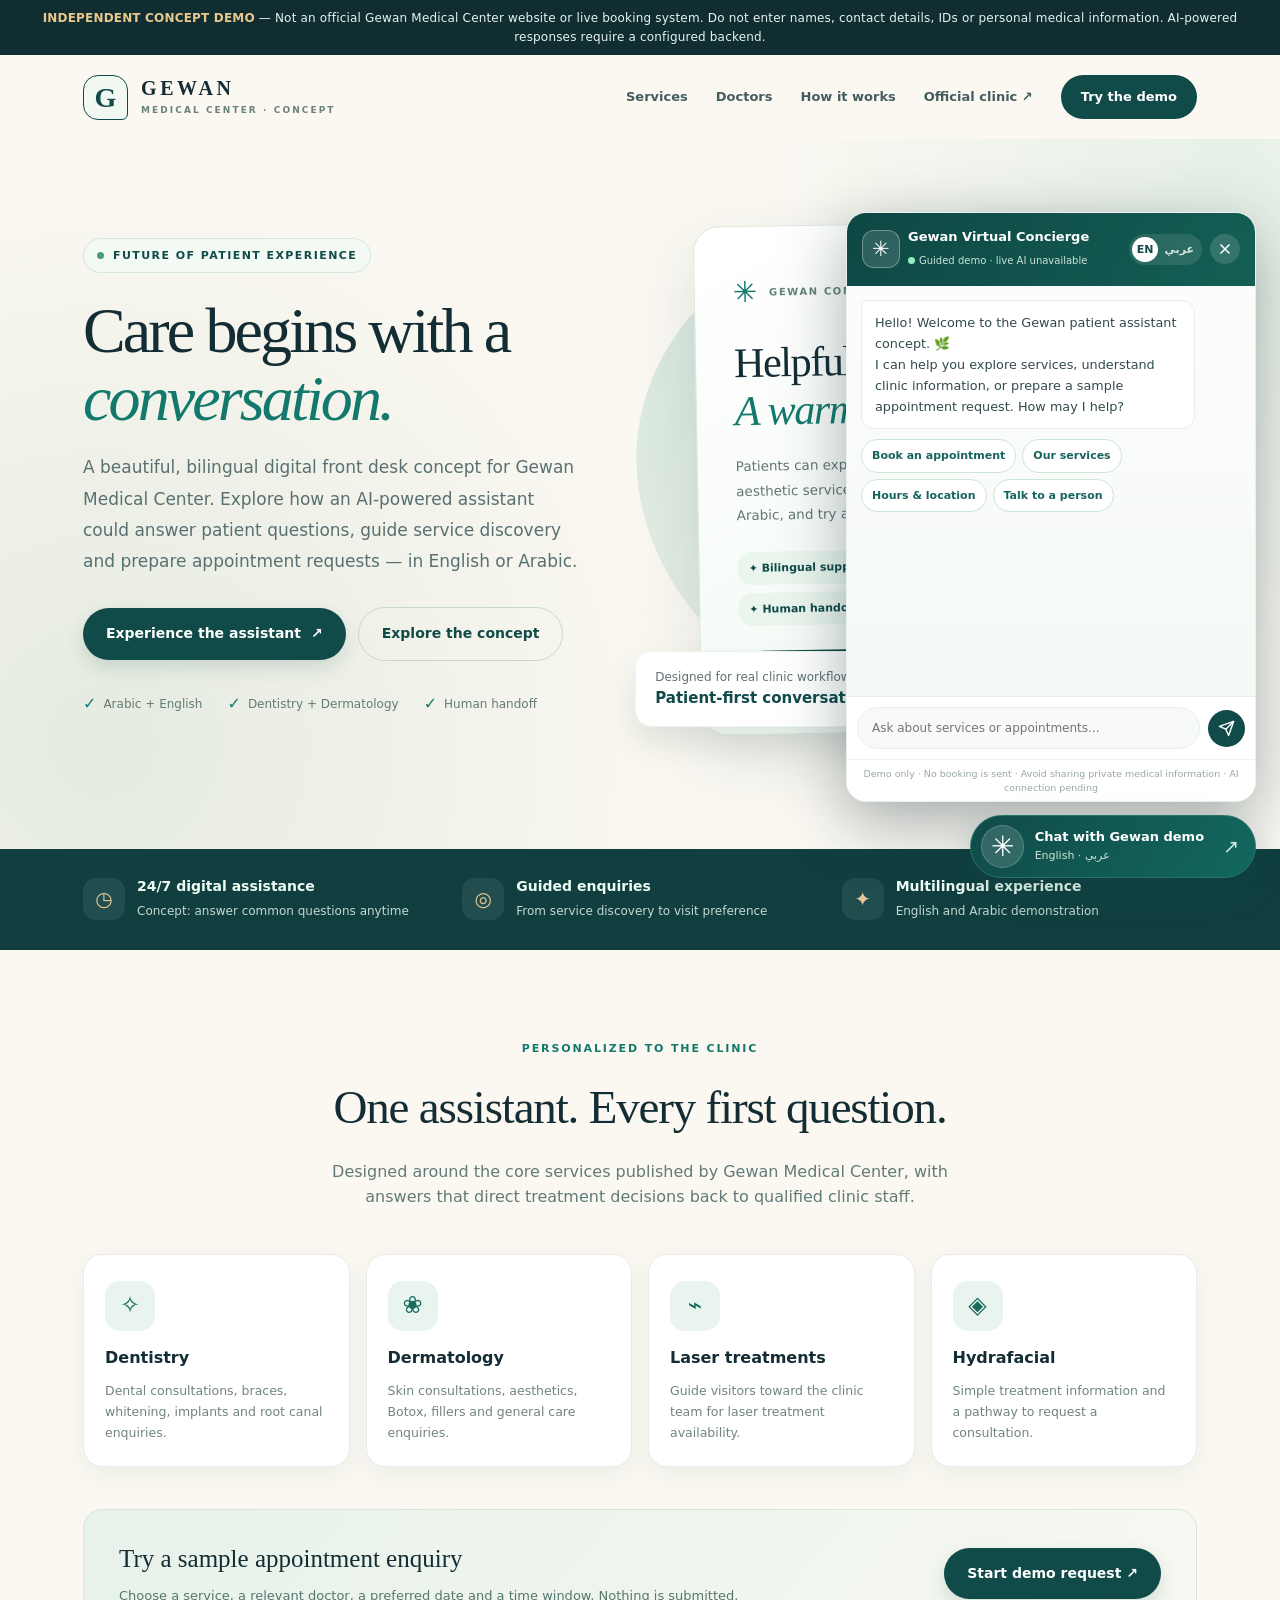
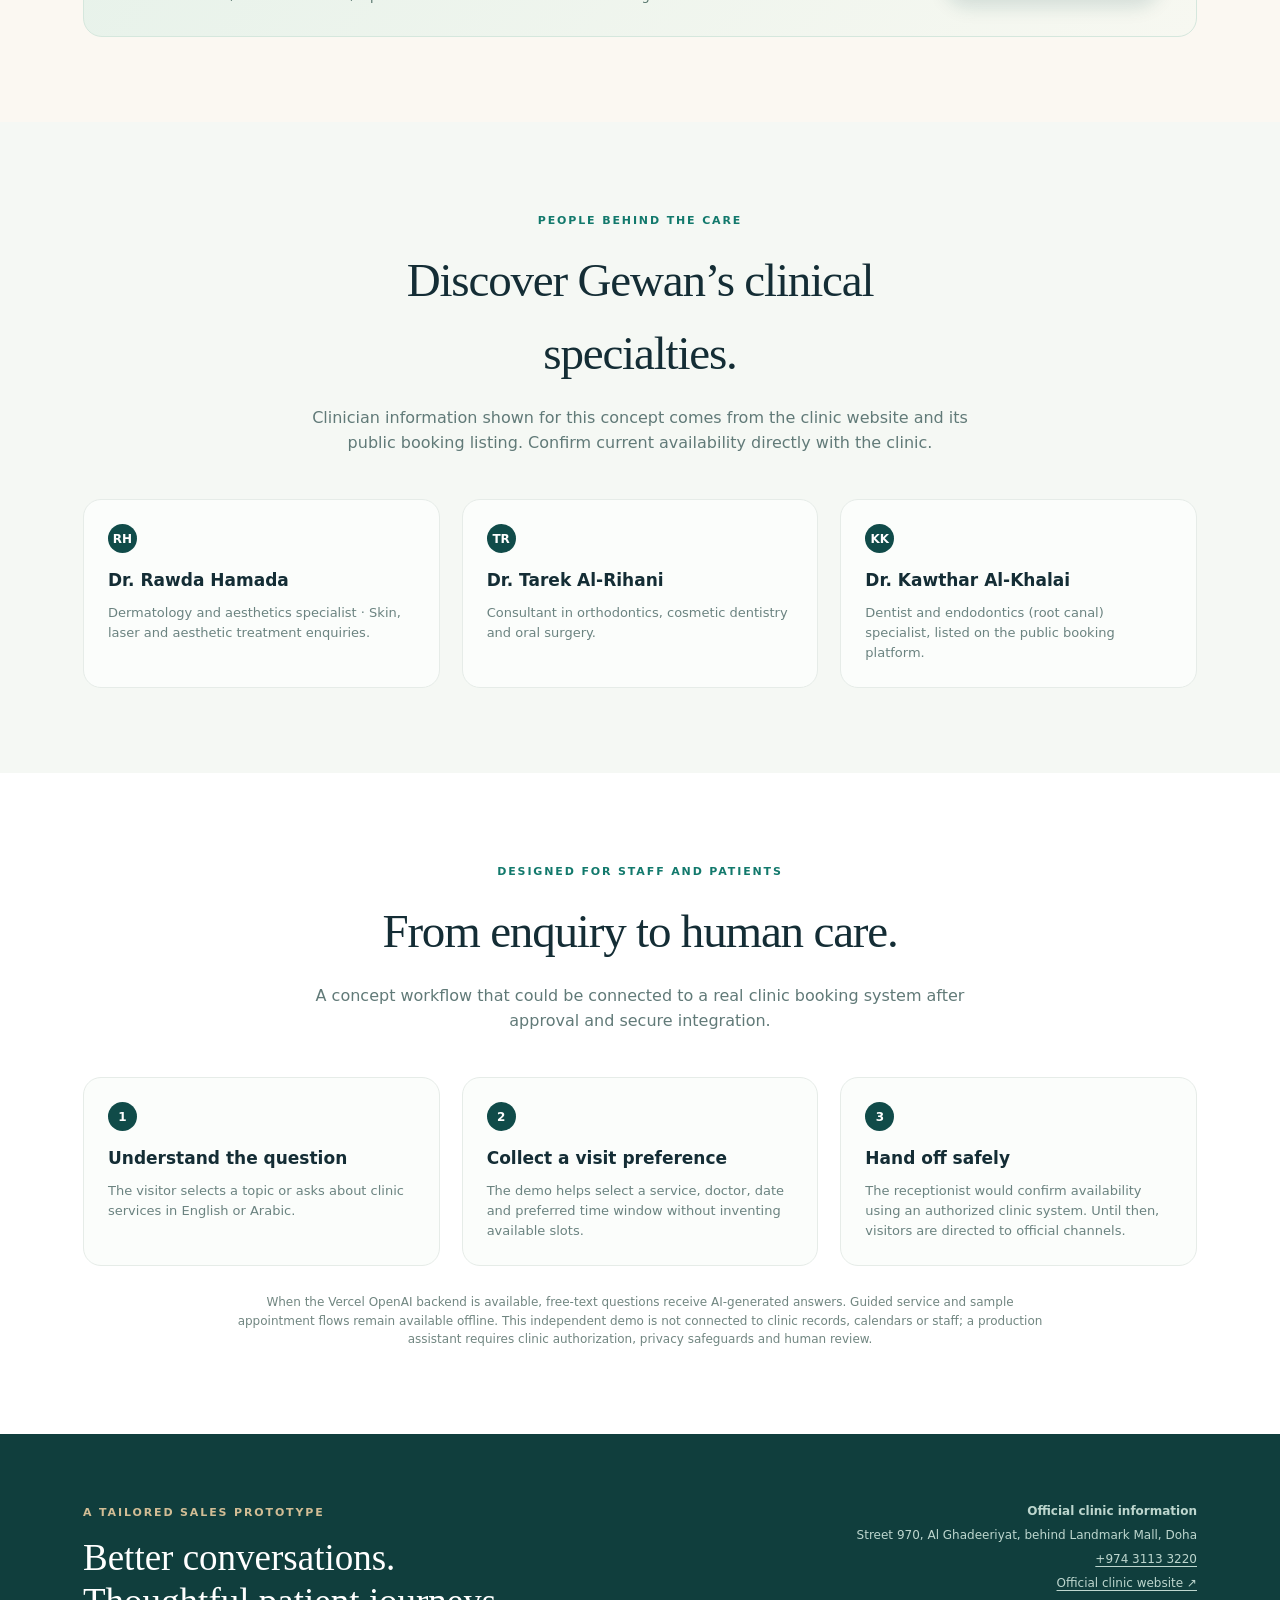
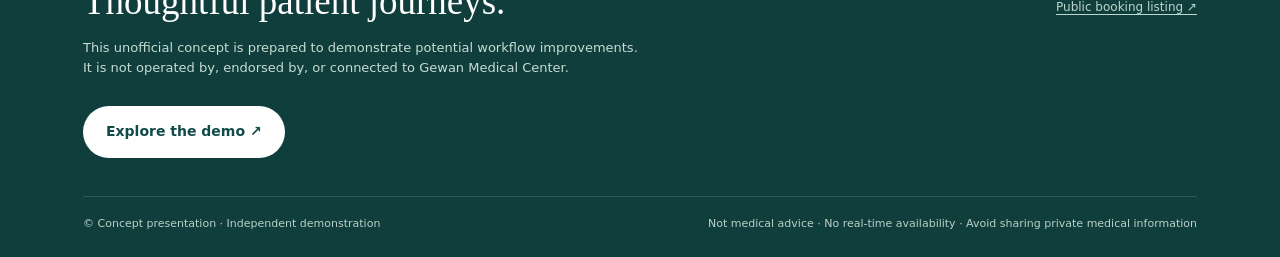
==== commit 7b467cd0: "Auto-open Gewan assistant when demo page loads without focusing keyboard" ====
--- a/index.html
+++ b/index.html
@@ -267,6 +267,10 @@
   }
   resetChat('en');
   checkConnection();
+  // Show the interactive assistant immediately when the demo opens.
+  // Do not auto-focus the input: that would pop up the mobile keyboard.
+  // Visitors can still close it with the close button or Escape key.
+  setChatOpen(true, false);
 })();
 </script>
 </body>
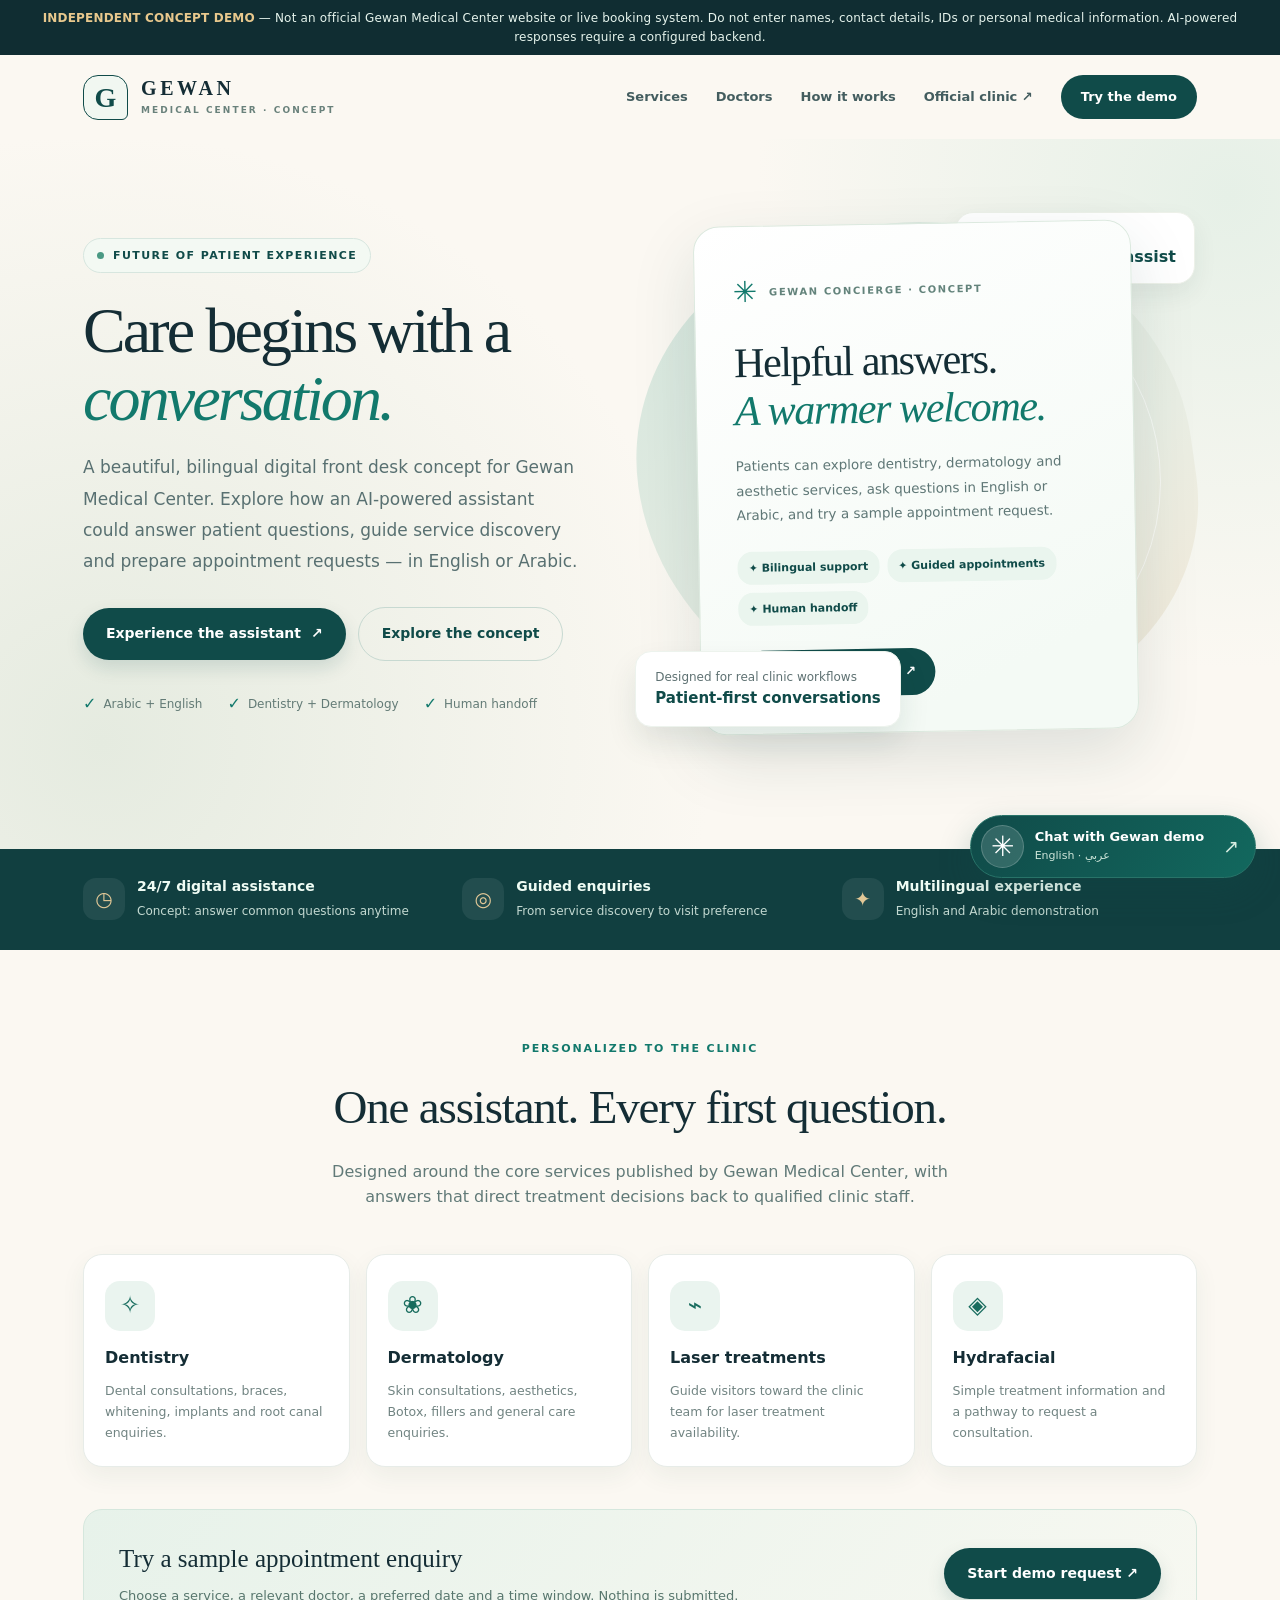
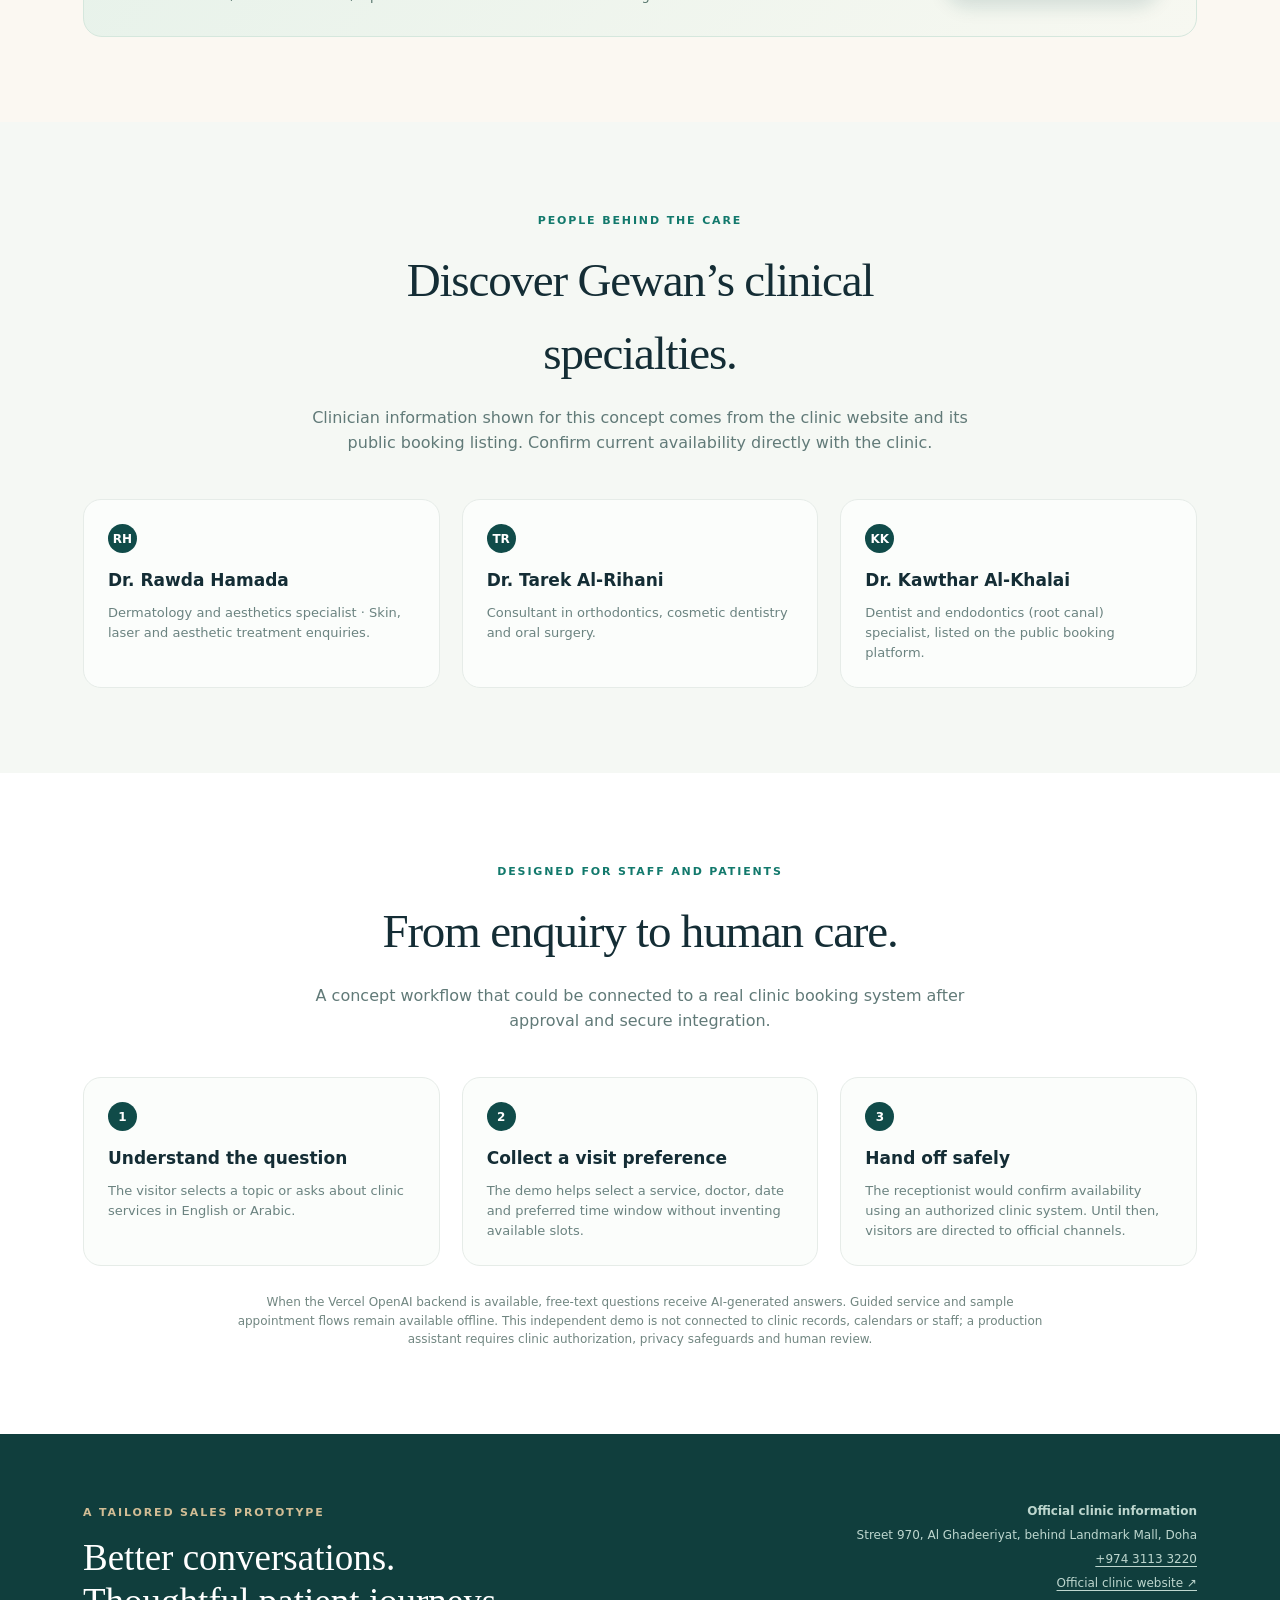
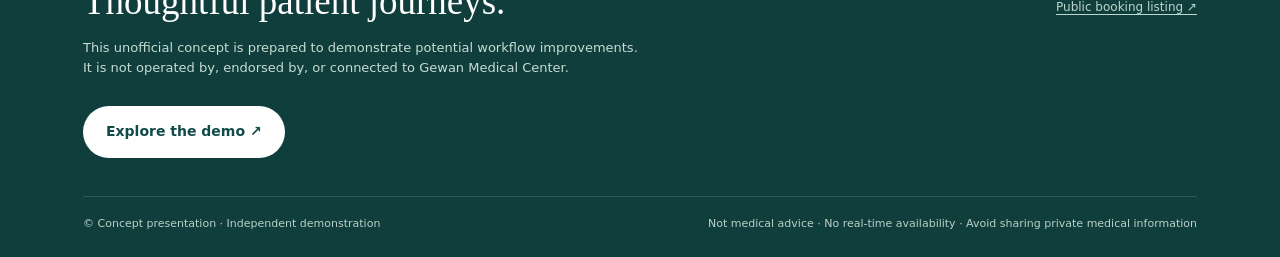
==== commit dc313dae: "Delay Gewan chatbot auto-open by 5 seconds and respect dismissals" ====
--- a/index.html
+++ b/index.html
@@ -250,7 +250,9 @@
   $('startBooking').addEventListener('click',()=>{setChatOpen(true);beginBooking();});
 
   const widget=$('conciergeWidget'),launcher=$('chatLauncher');
+  let autoOpenDismissed=false;
   function setChatOpen(open,focusInput=true){
+    if(!open) autoOpenDismissed=true;
     widget.classList.toggle('open',open);
     widget.setAttribute('aria-hidden',String(!open));
     launcher.setAttribute('aria-expanded',String(open));
@@ -267,10 +269,11 @@
   }
   resetChat('en');
   checkConnection();
-  // Show the interactive assistant immediately when the demo opens.
-  // Do not auto-focus the input: that would pop up the mobile keyboard.
-  // Visitors can still close it with the close button or Escape key.
-  setChatOpen(true, false);
+  // Offer the assistant after five seconds without interrupting the mobile keyboard.
+  // Respect visitors who opened or dismissed the assistant before the delay expires.
+  setTimeout(()=>{
+    if(!autoOpenDismissed && !widget.classList.contains('open')) setChatOpen(true, false);
+  }, 5000);
 })();
 </script>
 </body>
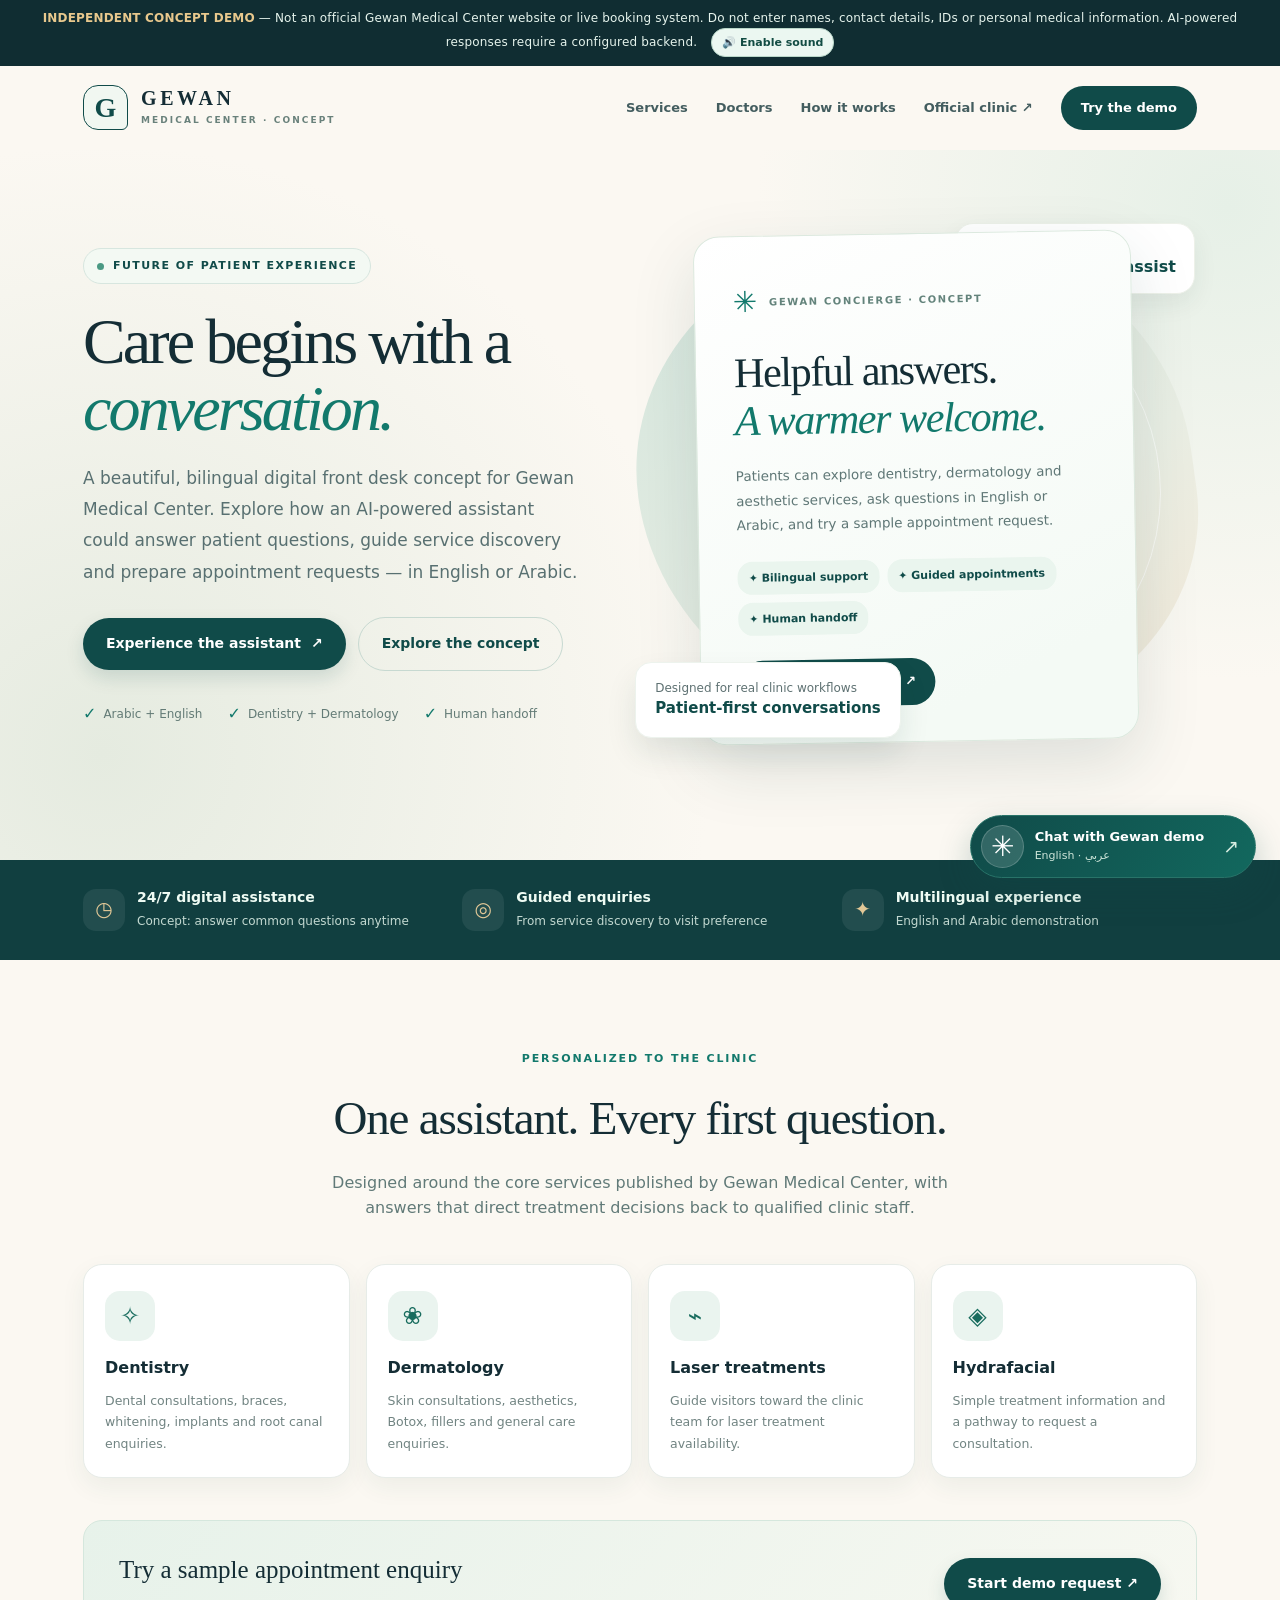
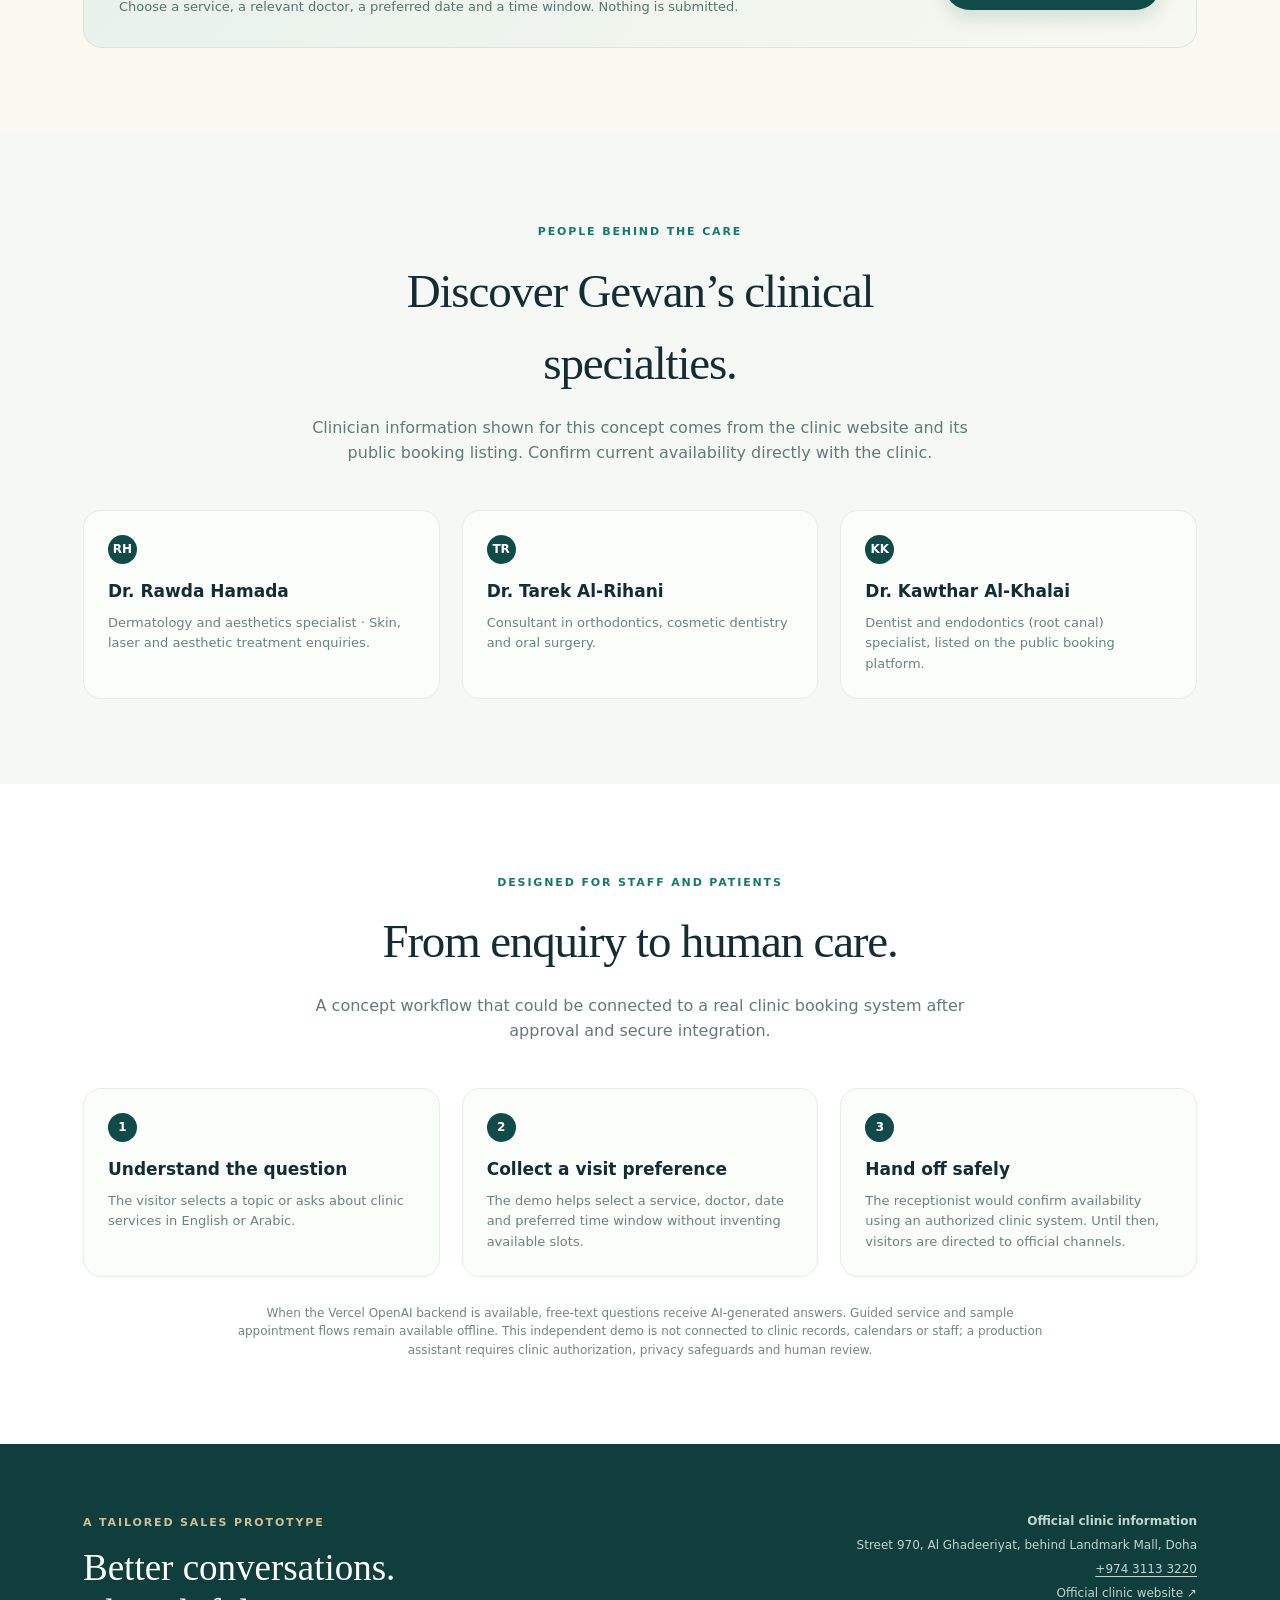
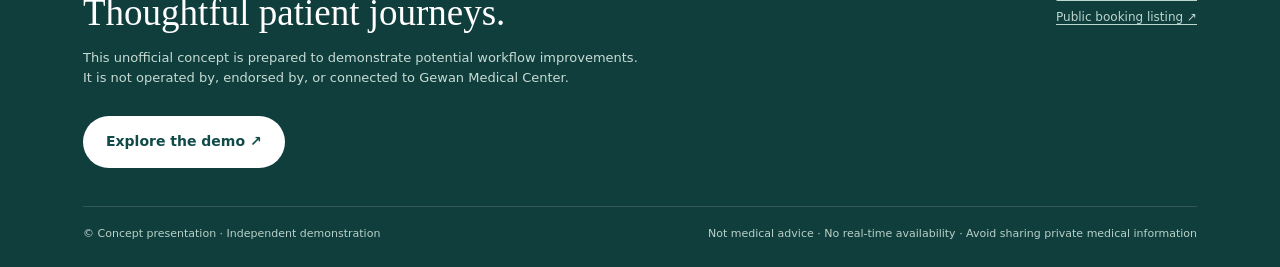
==== commit ca0095c2: "Add audible two-tone chat chime with explicit browser sound-enable controls" ====
--- a/index.html
+++ b/index.html
@@ -62,10 +62,13 @@
       .concierge-widget .bot-avatar{height:32px;width:32px}.chat-close{height:27px;width:27px}
     }
     @media(prefers-reduced-motion:reduce){.concierge-widget{transition:none}}
+    .notice-sound{margin-left:10px;padding:5px 10px;border:1px solid #b9d7c9;border-radius:14px;background:#ebf7f1;color:#124c43;font-size:11px;font-weight:750;white-space:nowrap;cursor:pointer}
+    .chat-sound{width:31px;height:31px;flex:none;border:1px solid #ffffff63;border-radius:50%;background:#ffffff19;color:#fff;display:grid;place-items:center;font-size:14px;cursor:pointer}
+    .chat-sound:hover{background:#ffffff35}
   </style>
 </head>
 <body>
-  <div class="topnotice"><strong>INDEPENDENT CONCEPT DEMO</strong> — Not an official Gewan Medical Center website or live booking system. Do not enter names, contact details, IDs or personal medical information. AI-powered responses require a configured backend.</div>
+  <div class="topnotice"><strong>INDEPENDENT CONCEPT DEMO</strong> — Not an official Gewan Medical Center website or live booking system. Do not enter names, contact details, IDs or personal medical information. AI-powered responses require a configured backend. <button type="button" class="notice-sound" id="enableChimeTop" title="Click once to allow the chatbot notification sound">🔊 Enable sound</button></div>
   <header class="wrap nav">
     <a class="logo" href="#top" aria-label="Gewan AI concept demo home"><span class="logo-symbol">G</span><span class="logo-text"><strong>GEWAN</strong><small>MEDICAL CENTER · CONCEPT</small></span></a>
     <nav class="navlinks" aria-label="Page navigation"><a href="#services">Services</a><a href="#doctors">Doctors</a><a href="#how">How it works</a><a href="https://gewanmedicalcenter.com/index-en.html" target="_blank" rel="noopener noreferrer">Official clinic ↗</a><button class="nav-cta" type="button" id="openChatNav">Try the demo</button></nav>
@@ -103,7 +106,7 @@
 <!-- Persistent chat launcher: initially closed and never blocks page content -->
   <div class="concierge-widget" id="conciergeWidget" aria-hidden="true">
           <div class="assistant-card" role="dialog" aria-modal="false" aria-label="Gewan virtual concierge interactive demo">
-            <div class="chat-top"><div class="bot-avatar" aria-hidden="true">✳</div><div class="chat-title"><strong id="assistantTitle">Gewan Virtual Concierge</strong><small><span class="online"></span><span id="assistantSubtitle">Interactive concept · not live</span></small></div><div class="language" aria-label="Language selector"><button type="button" class="lang-btn active" id="langEN" aria-pressed="true">EN</button><button type="button" class="lang-btn" id="langAR" aria-pressed="false">عربي</button></div><button type="button" class="chat-close" id="closeChat" aria-label="Close chat" title="Close chat"><svg width="18" height="18" viewBox="0 0 24 24" fill="none" stroke="currentColor" stroke-width="2" aria-hidden="true"><path d="M18 6 6 18M6 6l12 12"/></svg></button></div>
+            <div class="chat-top"><div class="bot-avatar" aria-hidden="true">✳</div><div class="chat-title"><strong id="assistantTitle">Gewan Virtual Concierge</strong><small><span class="online"></span><span id="assistantSubtitle">Interactive concept · not live</span></small></div><div class="language" aria-label="Language selector"><button type="button" class="lang-btn active" id="langEN" aria-pressed="true">EN</button><button type="button" class="lang-btn" id="langAR" aria-pressed="false">عربي</button></div><button type="button" class="chat-sound" id="enableChimeChat" aria-label="Enable chat notification sound" title="Enable sound and play a test chime">♫</button><button type="button" class="chat-close" id="closeChat" aria-label="Close chat" title="Close chat"><svg width="18" height="18" viewBox="0 0 24 24" fill="none" stroke="currentColor" stroke-width="2" aria-hidden="true"><path d="M18 6 6 18M6 6l12 12"/></svg></button></div>
             <div class="chat-body" id="chatBody" aria-live="polite" aria-relevant="additions" aria-label="Demo chat"></div>
             <form class="composer" id="chatForm" autocomplete="off"><input id="chatInput" type="text" maxlength="240" aria-label="Ask the patient assistant" placeholder="Ask about services or appointments..." required><button class="send" type="submit" aria-label="Send message"><svg xmlns="http://www.w3.org/2000/svg" width="17" height="17" viewBox="0 0 24 24" fill="none" stroke="currentColor" stroke-width="2" stroke-linecap="round" stroke-linejoin="round" aria-hidden="true"><path d="m22 2-7 20-4-9-9-4 20-7Z"/><path d="M22 2 11 13"/></svg></button></form>
             <div class="chat-foot" id="chatFoot">Scripted demonstration · No booking is sent · No chat data is stored</div>
@@ -251,9 +254,66 @@
 
   const widget=$('conciergeWidget'),launcher=$('chatLauncher');
   let autoOpenDismissed=false;
+  let chimeContext=null;
+  function unlockChime(){
+    try{
+      const AudioContextCtor=window.AudioContext||window.webkitAudioContext;
+      if(!AudioContextCtor) return;
+      if(!chimeContext) chimeContext=new AudioContextCtor();
+      if(chimeContext.state==='suspended') chimeContext.resume().catch(()=>{});
+    }catch(_error){ /* Audio may be disabled or blocked by the browser. */ }
+  }
+  // Browsers may block autoplay audio without an earlier user gesture.
+  // If a visitor interacts with the page first, the delayed chime can play.
+  document.addEventListener('pointerdown',unlockChime,{once:true,passive:true});
+  document.addEventListener('keydown',unlockChime,{once:true});
+  function playOpenChime(force=false){
+    try{
+      const AudioContextCtor=window.AudioContext||window.webkitAudioContext;
+      if(!AudioContextCtor) return;
+      const ctx=chimeContext||(chimeContext=new AudioContextCtor());
+      const beep=()=>{
+        if(ctx.state!=='running'||(!force&&!widget.classList.contains('open'))) return;
+        const now=ctx.currentTime;
+        for(const [frequency,offset] of [[784,0],[988,0.105]]){
+          const oscillator=ctx.createOscillator();
+          const volume=ctx.createGain();
+          oscillator.type='sine';
+          oscillator.frequency.setValueAtTime(frequency,now+offset);
+          volume.gain.setValueAtTime(0.0001,now+offset);
+          volume.gain.exponentialRampToValueAtTime(0.08,now+offset+0.018);
+          volume.gain.exponentialRampToValueAtTime(0.0001,now+offset+0.20);
+          oscillator.connect(volume);
+          volume.connect(ctx.destination);
+          oscillator.start(now+offset);
+          oscillator.stop(now+offset+0.22);
+        }
+      };
+      if(ctx.state==='running') beep();
+      else ctx.resume().then(beep).catch(()=>{});
+    }catch(_error){ /* Opening the assistant never depends on audio. */ }
+  }
+  async function enableAndTestSound(){
+    try{
+      unlockChime();
+      if(!chimeContext || chimeContext.state!=='running') await chimeContext.resume();
+      if(chimeContext.state==='running'){
+        $('enableChimeTop').textContent='🔊 Sound enabled';
+        $('enableChimeChat').textContent='🔊';
+        $('enableChimeChat').setAttribute('aria-label','Test chat sound');
+        playOpenChime(true);
+      }
+    }catch(_error){
+      $('enableChimeTop').textContent='🔇 Sound unavailable';
+    }
+  }
+  $('enableChimeTop').addEventListener('click',enableAndTestSound);
+  $('enableChimeChat').addEventListener('click',enableAndTestSound);
   function setChatOpen(open,focusInput=true){
     if(!open) autoOpenDismissed=true;
+    const wasOpen=widget.classList.contains('open');
     widget.classList.toggle('open',open);
+    if(open&&!wasOpen) playOpenChime();
     widget.setAttribute('aria-hidden',String(!open));
     launcher.setAttribute('aria-expanded',String(open));
     launcher.setAttribute('aria-label',open?'Close the Gewan chatbot demo':'Open the Gewan chatbot demo');
